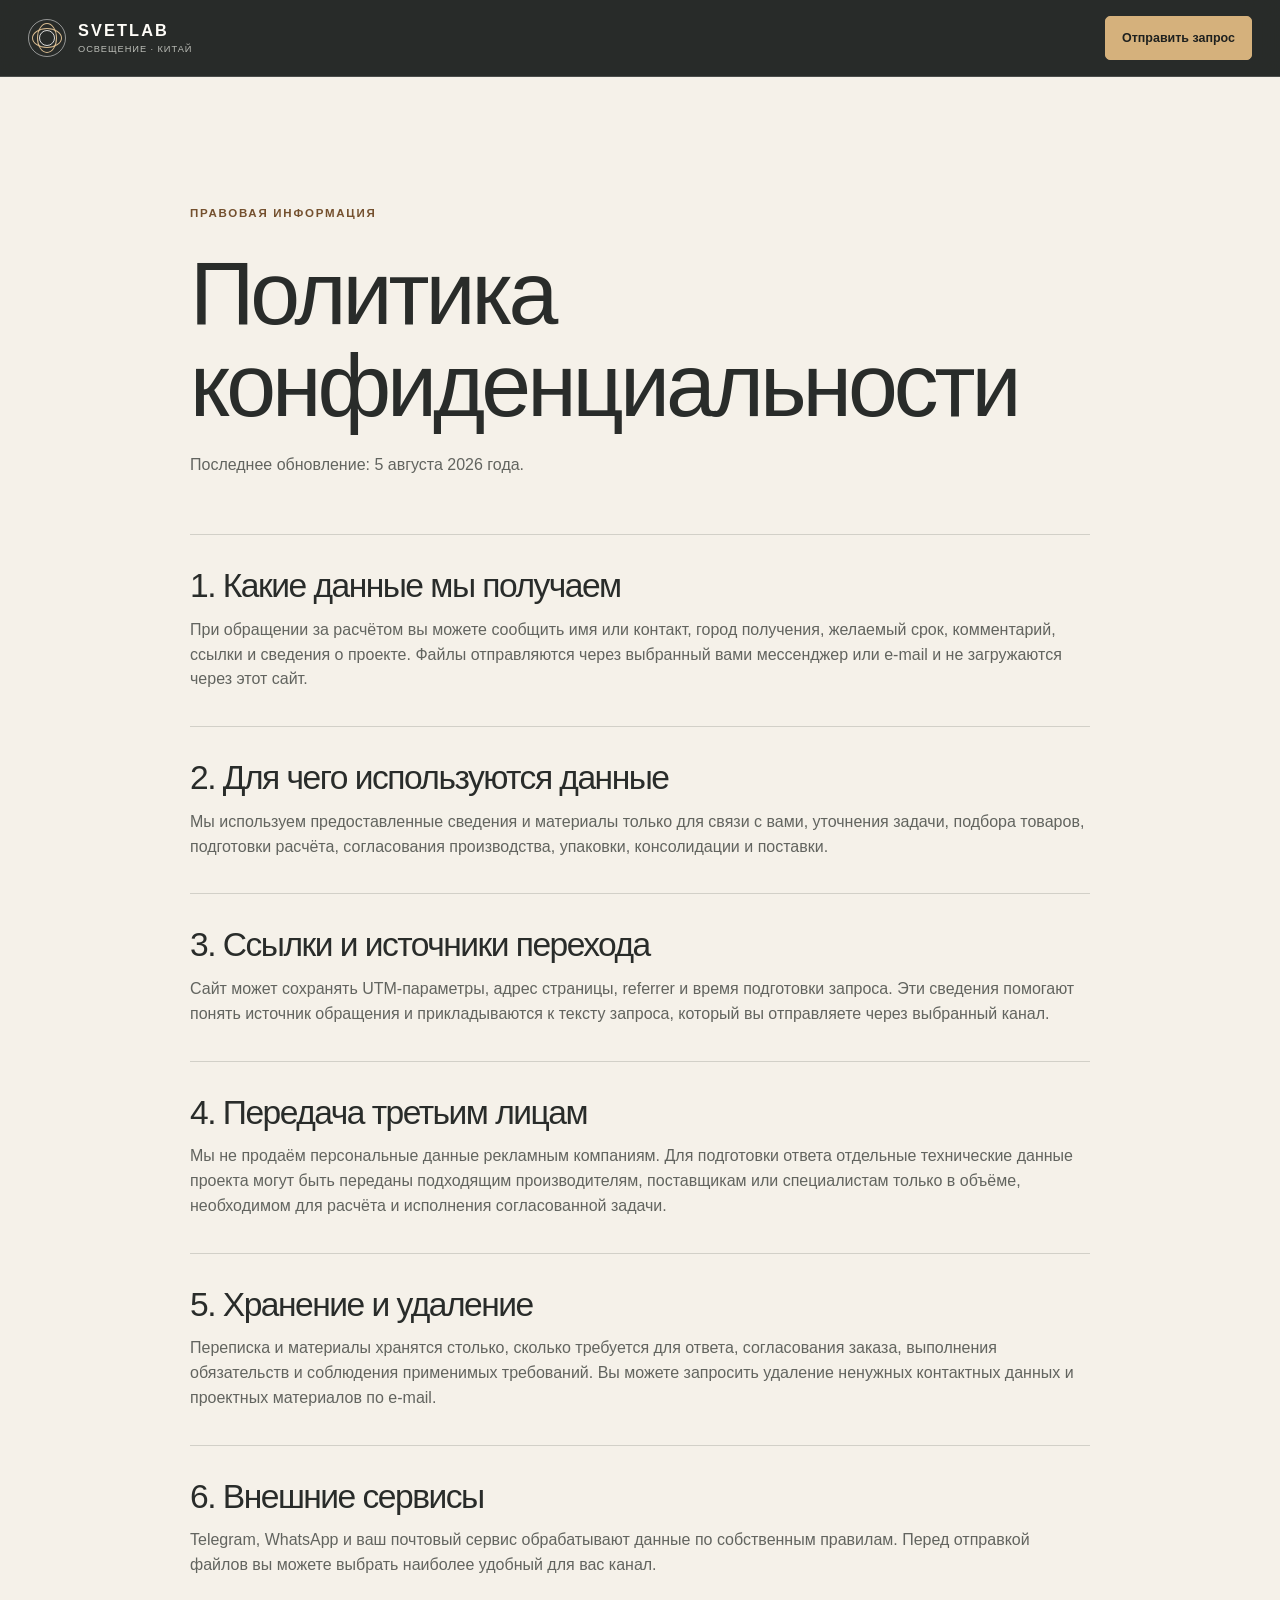
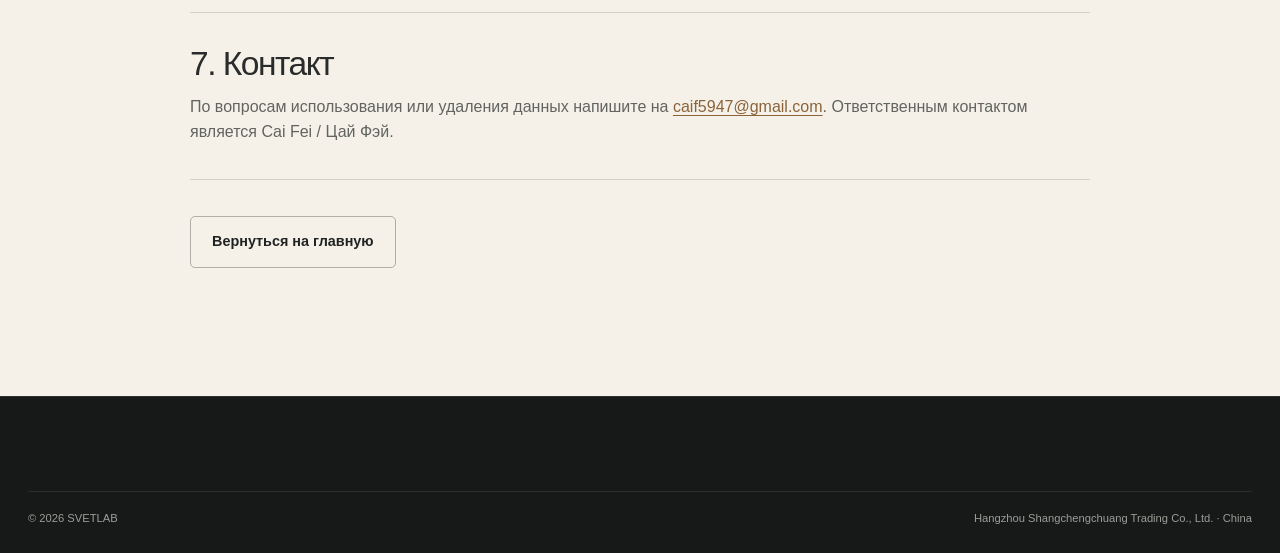
==== privacy/index.html @ fedc9975 "Deploy verified SVETLAB site" ====
<!DOCTYPE html>
<html lang="ru">
<head>
  <meta charset="utf-8">
  <meta name="viewport" content="width=device-width, initial-scale=1">
  <title>Политика конфиденциальности — SVETLAB</title>
  <meta name="description" content="Как SVETLAB использует контактные данные и проектные материалы, отправленные для подготовки ответа и расчёта.">
  <meta name="theme-color" content="#202321">
  <link rel="canonical" href="https://shangchengchuang.com/privacy/">
  <link rel="icon" href="../favicon.jpg" type="image/jpeg">
  <link rel="stylesheet" href="../styles.css?v=project-quotation-v2">
</head>
<body class="legal-page">
  <header class="site-header">
    <div class="header-shell shell">
      <a class="brand" href="../" aria-label="SVETLAB — главная страница"><span class="brand-mark" aria-hidden="true"><i></i></span><span class="brand-copy"><strong>SVETLAB</strong><small>ОСВЕЩЕНИЕ · КИТАЙ</small></span></a>
      <a class="button button-small button-primary" href="../#contact">Отправить запрос</a>
    </div>
  </header>

  <main class="legal-main">
    <article class="shell legal-content">
      <p class="eyebrow dark">Правовая информация</p>
      <h1>Политика конфиденциальности</h1>
      <p class="legal-updated">Последнее обновление: 5 августа 2026 года.</p>

      <section><h2>1. Какие данные мы получаем</h2><p>При обращении за расчётом вы можете сообщить имя или контакт, город получения, желаемый срок, комментарий, ссылки и сведения о проекте. Файлы отправляются через выбранный вами мессенджер или e-mail и не загружаются через этот сайт.</p></section>
      <section><h2>2. Для чего используются данные</h2><p>Мы используем предоставленные сведения и материалы только для связи с вами, уточнения задачи, подбора товаров, подготовки расчёта, согласования производства, упаковки, консолидации и поставки.</p></section>
      <section><h2>3. Ссылки и источники перехода</h2><p>Сайт может сохранять UTM-параметры, адрес страницы, referrer и время подготовки запроса. Эти сведения помогают понять источник обращения и прикладываются к тексту запроса, который вы отправляете через выбранный канал.</p></section>
      <section><h2>4. Передача третьим лицам</h2><p>Мы не продаём персональные данные рекламным компаниям. Для подготовки ответа отдельные технические данные проекта могут быть переданы подходящим производителям, поставщикам или специалистам только в объёме, необходимом для расчёта и исполнения согласованной задачи.</p></section>
      <section><h2>5. Хранение и удаление</h2><p>Переписка и материалы хранятся столько, сколько требуется для ответа, согласования заказа, выполнения обязательств и соблюдения применимых требований. Вы можете запросить удаление ненужных контактных данных и проектных материалов по e-mail.</p></section>
      <section><h2>6. Внешние сервисы</h2><p>Telegram, WhatsApp и ваш почтовый сервис обрабатывают данные по собственным правилам. Перед отправкой файлов вы можете выбрать наиболее удобный для вас канал.</p></section>
      <section><h2>7. Контакт</h2><p>По вопросам использования или удаления данных напишите на <a href="mailto:caif5947@gmail.com">caif5947@gmail.com</a>. Ответственным контактом является Cai Fei / Цай Фэй.</p></section>

      <a class="button button-secondary legal-back" href="../">Вернуться на главную</a>
    </article>
  </main>

  <footer class="site-footer"><div class="shell footer-bottom"><span>© 2026 SVETLAB</span><span>Hangzhou Shangchengchuang Trading Co., Ltd. · China</span></div></footer>
</body>
</html>
---- styles.css ----
:root {
  --ink: #202321;
  --ink-soft: #2b2f2c;
  --paper: #f5f1e9;
  --paper-warm: #ebe3d7;
  --white: #fffdf8;
  --text: #292c2a;
  --muted: #62645f;
  --muted-light: #bbbdb7;
  --line: rgba(37, 42, 39, 0.17);
  --line-light: rgba(255, 255, 255, 0.16);
  --accent: #b48a55;
  --accent-dark: #8a633b;
  --shell: 1240px;
  --radius: 10px;
  --header-height: 76px;
}

* {
  box-sizing: border-box;
}

html {
  scroll-behavior: smooth;
  scroll-padding-top: calc(var(--header-height) + 22px);
}

body {
  margin: 0;
  overflow-x: clip;
  color: var(--text);
  background: var(--paper);
  font-family: Arial, "Helvetica Neue", Helvetica, sans-serif;
  font-size: 16px;
  line-height: 1.55;
  -webkit-font-smoothing: antialiased;
  text-rendering: optimizeLegibility;
}

body.is-locked {
  overflow: hidden;
}

img {
  display: block;
  max-width: 100%;
}

a {
  color: inherit;
  text-decoration: none;
}

button,
input,
select,
textarea {
  color: inherit;
  font: inherit;
}

button,
a,
select,
input,
textarea {
  -webkit-tap-highlight-color: transparent;
}

button {
  border: 0;
  background: none;
}

h1,
h2,
h3,
p,
figure,
dl,
dd,
ol,
ul {
  margin: 0;
}

ol,
ul {
  padding: 0;
}

h1,
h2,
h3 {
  font-weight: 500;
  letter-spacing: -0.045em;
  line-height: 1.03;
}

h1 {
  max-width: 760px;
  font-size: clamp(3rem, 5vw, 4.75rem);
}

h2 {
  font-size: clamp(2.4rem, 4.6vw, 4.6rem);
}

h3 {
  font-size: 1.25rem;
}

.shell {
  width: min(calc(100% - 56px), var(--shell));
  margin-inline: auto;
}

.section {
  padding: clamp(86px, 10vw, 148px) 0;
}

.section-dark {
  color: var(--white);
  background: var(--ink);
}

.eyebrow {
  margin-bottom: 24px;
  color: #d9bc91;
  font-size: 0.72rem;
  font-weight: 700;
  letter-spacing: 0.15em;
  text-transform: uppercase;
}

.eyebrow.dark {
  color: #74502e;
}

.skip-link {
  position: fixed;
  z-index: 1000;
  top: 10px;
  left: 10px;
  padding: 11px 16px;
  color: var(--ink);
  background: var(--white);
  transform: translateY(-160%);
  transition: transform 180ms ease;
}

.skip-link:focus {
  transform: translateY(0);
}

:focus-visible {
  outline: 3px solid #d8b27d;
  outline-offset: 3px;
}

.site-header {
  position: sticky;
  z-index: 100;
  top: 0;
  color: var(--white);
  background: rgba(32, 35, 33, 0.96);
  border-bottom: 1px solid var(--line-light);
  backdrop-filter: blur(18px);
}

.header-shell {
  display: flex;
  min-height: var(--header-height);
  align-items: center;
  justify-content: space-between;
  gap: 28px;
}

.brand {
  display: inline-flex;
  min-height: 48px;
  align-items: center;
  gap: 12px;
  flex: 0 0 auto;
}

.brand-mark {
  position: relative;
  display: block;
  width: 38px;
  height: 38px;
  border: 1px solid rgba(255, 255, 255, 0.5);
  border-radius: 50%;
}

.brand-mark::before,
.brand-mark::after,
.brand-mark i::before {
  position: absolute;
  content: "";
  border: 1px solid #d9bc91;
  border-radius: 50%;
}

.brand-mark::before {
  inset: 8px 3px;
}

.brand-mark::after {
  inset: 3px 8px;
}

.brand-mark i::before {
  inset: 10px;
  border-color: rgba(255, 255, 255, 0.82);
}

.brand-copy {
  display: grid;
  line-height: 1;
}

.brand-copy strong {
  font-size: 1.02rem;
  letter-spacing: 0.13em;
}

.brand-copy small {
  margin-top: 6px;
  color: var(--muted-light);
  font-size: 0.58rem;
  letter-spacing: 0.1em;
}

.desktop-nav {
  display: flex;
  align-items: center;
  justify-content: center;
  gap: 23px;
  flex: 1 1 auto;
}

.desktop-nav a {
  position: relative;
  padding: 26px 0;
  color: #e7e4dd;
  font-size: 0.82rem;
  white-space: nowrap;
}

.desktop-nav a::after {
  position: absolute;
  right: 0;
  bottom: 20px;
  left: 0;
  height: 1px;
  background: #d9bc91;
  content: "";
  transform: scaleX(0);
  transform-origin: left;
  transition: transform 180ms ease;
}

.desktop-nav a:hover::after,
.desktop-nav a:focus-visible::after {
  transform: scaleX(1);
}

.header-actions {
  display: flex;
  align-items: center;
  gap: 10px;
}

.header-telegram {
  display: grid;
  width: 44px;
  height: 44px;
  place-items: center;
  color: #e9d2ae;
  border: 1px solid var(--line-light);
  border-radius: 50%;
  font-size: 0.72rem;
  font-weight: 700;
  transition: background 180ms ease, color 180ms ease;
}

.header-telegram:hover {
  color: var(--ink);
  background: #e9d2ae;
}

.button {
  display: inline-flex;
  min-height: 52px;
  align-items: center;
  justify-content: center;
  gap: 12px;
  padding: 13px 21px;
  border: 1px solid transparent;
  border-radius: 5px;
  cursor: pointer;
  font-size: 0.9rem;
  font-weight: 700;
  line-height: 1.2;
  text-align: center;
  transition: color 180ms ease, background 180ms ease, border-color 180ms ease, transform 180ms ease;
}

.button:hover {
  transform: translateY(-2px);
}

.button-small {
  min-height: 44px;
  padding: 10px 16px;
  font-size: 0.78rem;
}

.button-primary {
  color: #1f211f;
  background: #d5b17c;
  border-color: #d5b17c;
}

.button-primary:hover {
  background: #e0c08f;
  border-color: #e0c08f;
}

.button-secondary {
  color: var(--ink);
  background: transparent;
  border-color: rgba(32, 35, 33, 0.32);
}

.button-secondary:hover {
  color: var(--white);
  background: var(--ink);
  border-color: var(--ink);
}

.button-outline {
  color: var(--white);
  background: transparent;
  border-color: rgba(255, 255, 255, 0.34);
}

.button-outline:hover {
  color: var(--ink);
  background: var(--white);
  border-color: var(--white);
}

.menu-button {
  display: none;
  width: 48px;
  height: 48px;
  place-items: center;
  cursor: pointer;
}

.menu-button span {
  position: absolute;
  width: 24px;
  height: 1px;
  background: currentColor;
  transition: transform 180ms ease;
}

.menu-button span:first-child {
  transform: translateY(-4px);
}

.menu-button span:last-child {
  transform: translateY(4px);
}

.menu-button[aria-expanded="true"] span:first-child {
  transform: rotate(45deg);
}

.menu-button[aria-expanded="true"] span:last-child {
  transform: rotate(-45deg);
}

.mobile-menu {
  border-top: 1px solid var(--line-light);
  background: var(--ink);
}

.mobile-menu[hidden] {
  display: none;
}

.mobile-menu nav {
  display: grid;
  padding-block: 18px 26px;
}

.mobile-menu nav > a:not(.button) {
  display: flex;
  min-height: 50px;
  align-items: center;
  border-bottom: 1px solid rgba(255, 255, 255, 0.1);
}

.mobile-menu .button {
  margin-top: 18px;
}

.hero {
  position: relative;
  overflow: hidden;
  background: var(--paper);
}

.hero-grid {
  display: grid;
  min-height: min(810px, calc(100vh - var(--header-height)));
  grid-template-columns: minmax(0, 0.92fr) minmax(0, 1.08fr);
  align-items: stretch;
  gap: clamp(38px, 6vw, 82px);
}

.hero-copy {
  display: flex;
  align-self: center;
  flex-direction: column;
  padding: 92px 0 96px;
}

.hero-copy .eyebrow {
  color: var(--accent-dark);
}

.hero-lead {
  max-width: 650px;
  margin-top: 32px;
  color: #555a56;
  font-size: clamp(1.05rem, 1.5vw, 1.25rem);
}

.hero-actions {
  display: flex;
  flex-wrap: wrap;
  gap: 12px;
  margin-top: 38px;
}

.hero-note {
  max-width: 620px;
  margin-top: 24px;
  padding-left: 18px;
  color: var(--muted);
  border-left: 2px solid var(--accent);
  font-size: 0.88rem;
}

.hero-visual {
  position: relative;
  min-height: 100%;
  margin-right: calc((100vw - min(100vw - 56px, var(--shell))) / -2);
  overflow: hidden;
  background: #83776b;
}

.hero-visual picture,
.hero-visual img {
  width: 100%;
  height: 100%;
}

.hero-visual img {
  object-fit: cover;
  object-position: center 45%;
}

.hero-visual::after {
  position: absolute;
  inset: 0;
  background: linear-gradient(90deg, rgba(32, 35, 33, 0.1), transparent 35%, transparent 70%, rgba(32, 35, 33, 0.12));
  content: "";
  pointer-events: none;
}

.hero-visual figcaption {
  position: absolute;
  z-index: 1;
  right: 30px;
  bottom: 26px;
  left: 30px;
  display: flex;
  align-items: end;
  justify-content: space-between;
  gap: 20px;
  color: var(--white);
  font-size: 0.72rem;
  letter-spacing: 0.08em;
  text-shadow: 0 2px 18px rgba(0, 0, 0, 0.55);
  text-transform: uppercase;
}

.proof-strip {
  color: var(--white);
  background: var(--ink);
}

.proof-grid {
  display: grid;
  grid-template-columns: repeat(4, 1fr);
}

.proof-grid p {
  display: flex;
  min-height: 104px;
  align-items: center;
  gap: 16px;
  padding: 22px 26px;
  border-left: 1px solid var(--line-light);
  font-size: 0.87rem;
}

.proof-grid p:last-child {
  border-right: 1px solid var(--line-light);
}

.proof-grid span,
.audience-grid span,
.service-grid span,
.product-number,
.input-card > span {
  color: var(--accent);
  font-size: 0.68rem;
  font-weight: 700;
  letter-spacing: 0.08em;
}

.audience-grid span,
.input-card > span {
  color: #74502e;
}

.split-heading {
  display: grid;
  grid-template-columns: minmax(0, 1.3fr) minmax(260px, 0.7fr);
  align-items: end;
  gap: 80px;
}

.split-heading > p {
  max-width: 480px;
  padding-bottom: 8px;
  color: var(--muted);
  font-size: 1.05rem;
}

.light-heading > p {
  color: var(--muted-light);
}

.audience {
  background: var(--white);
}

.audience-grid {
  display: grid;
  margin-top: 64px;
  grid-template-columns: repeat(4, 1fr);
  border-top: 1px solid var(--line);
  border-bottom: 1px solid var(--line);
}

.audience-grid article {
  min-height: 168px;
  padding: 26px 24px;
  border-left: 1px solid var(--line);
}

.audience-grid article:last-child {
  border-right: 1px solid var(--line);
}

.audience-grid h3 {
  margin-top: 52px;
  font-size: 1.15rem;
}

.services {
  border-top: 1px solid var(--line-light);
}

.service-grid {
  display: grid;
  margin-top: 70px;
  grid-template-columns: repeat(4, 1fr);
  border-top: 1px solid var(--line-light);
}

.service-grid article {
  min-height: 360px;
  padding: 28px 24px 36px;
  border-left: 1px solid var(--line-light);
}

.service-grid article:last-child {
  border-right: 1px solid var(--line-light);
}

.service-grid h3 {
  margin-top: 72px;
  font-size: 1.5rem;
}

.service-grid p {
  margin-top: 24px;
  color: #b9bbb5;
  font-size: 0.93rem;
}

.products {
  background: var(--paper);
}

.product-grid {
  display: grid;
  margin-top: 66px;
  grid-template-columns: repeat(2, minmax(0, 1fr));
  gap: 18px;
}

.product-card {
  position: relative;
  min-height: 460px;
  overflow: hidden;
  color: var(--white);
  background: #5b5a55;
  border-radius: var(--radius);
}

.product-card picture,
.product-card img {
  width: 100%;
  height: 100%;
}

.product-card img {
  position: absolute;
  inset: 0;
  object-fit: cover;
  transition: transform 220ms ease;
}

.product-card::after {
  position: absolute;
  inset: 0;
  background: linear-gradient(180deg, rgba(18, 20, 19, 0.05) 30%, rgba(18, 20, 19, 0.86) 100%);
  content: "";
}

.product-card:hover img {
  transform: scale(1.025);
}

.product-card .product-number {
  position: absolute;
  z-index: 1;
  top: 26px;
  left: 28px;
  color: #f1ddbd;
}

.product-card > div {
  position: absolute;
  z-index: 1;
  right: 28px;
  bottom: 28px;
  left: 28px;
}

.product-card h3 {
  max-width: 560px;
  font-size: clamp(1.7rem, 3vw, 2.65rem);
}

.product-card p {
  margin-top: 12px;
  color: #e4e1da;
}

.electrical-note {
  display: grid;
  margin-top: 24px;
  padding: 34px 0;
  grid-template-columns: 0.8fr 1.2fr auto;
  align-items: center;
  gap: 38px;
  border-top: 1px solid var(--line);
  border-bottom: 1px solid var(--line);
}

.electrical-note span {
  color: var(--accent-dark);
  font-size: 0.68rem;
  font-weight: 700;
  letter-spacing: 0.08em;
  text-transform: uppercase;
}

.electrical-note h3 {
  margin-top: 8px;
  font-size: 1.5rem;
}

.electrical-note p {
  color: var(--muted);
}

.electrical-note > a {
  display: inline-flex;
  min-height: 44px;
  align-items: center;
  gap: 10px;
  font-weight: 700;
}

.project-quotation {
  background: var(--paper-warm);
}

.quotation-heading {
  display: grid;
  grid-template-columns: 1fr 1fr;
  column-gap: 70px;
}

.quotation-heading .eyebrow {
  grid-column: 1 / -1;
}

.quotation-heading > p:last-child {
  max-width: 520px;
  align-self: end;
  padding-bottom: 8px;
  color: #64645f;
  font-size: 1.05rem;
}

.quotation-layout {
  margin-top: 70px;
}

.input-grid {
  display: grid;
  grid-template-columns: repeat(3, minmax(0, 1fr));
  gap: 16px;
}

.input-card {
  padding-bottom: 28px;
  border-bottom: 1px solid rgba(43, 45, 42, 0.25);
}

.input-card picture {
  display: block;
  margin-bottom: 24px;
  overflow: hidden;
  border: 1px solid rgba(43, 45, 42, 0.12);
  border-radius: var(--radius);
}

.input-card img {
  width: 100%;
  aspect-ratio: 3 / 2;
  object-fit: cover;
}

.input-card h3 {
  margin-top: 15px;
  font-size: 1.5rem;
}

.input-card p {
  margin-top: 14px;
  color: #5f615c;
}

.result-card {
  display: grid;
  margin-top: 28px;
  padding: clamp(34px, 5vw, 68px);
  color: var(--white);
  background: var(--ink);
  grid-template-columns: minmax(220px, 0.65fr) minmax(320px, 1fr);
  column-gap: 70px;
  border-radius: var(--radius);
}

.result-card .eyebrow,
.result-card h3 {
  grid-column: 1;
}

.result-card h3 {
  max-width: 320px;
  font-size: clamp(2.1rem, 4vw, 3.8rem);
}

.result-card ul,
.result-card .result-note,
.result-card .result-actions {
  grid-column: 2;
}

.result-card ul {
  display: grid;
  list-style: none;
  gap: 0;
}

.result-card li {
  position: relative;
  padding: 14px 0 14px 28px;
  border-bottom: 1px solid var(--line-light);
}

.result-card li::before {
  position: absolute;
  top: 19px;
  left: 2px;
  width: 8px;
  height: 8px;
  background: #d7b984;
  border-radius: 50%;
  content: "";
}

.result-note {
  margin-top: 26px;
  color: #bfc0bb;
  font-size: 0.9rem;
}

.result-actions {
  display: flex;
  flex-wrap: wrap;
  align-items: center;
  gap: 24px;
  margin-top: 28px;
}

.text-link {
  display: inline-flex;
  min-height: 44px;
  align-items: center;
  gap: 10px;
  color: #ead3af;
  font-weight: 700;
}

.media-layout {
  display: grid;
  grid-template-columns: minmax(0, 1fr) minmax(0, 0.9fr);
  align-items: center;
  gap: clamp(46px, 8vw, 110px);
}

.media-layout-reverse figure {
  order: 2;
}

.media-layout figure {
  overflow: hidden;
  border-radius: var(--radius);
}

.media-layout figure picture,
.media-layout figure img {
  width: 100%;
}

.media-layout figure img {
  aspect-ratio: 4 / 3;
  object-fit: cover;
}

.media-layout figcaption {
  padding: 13px 2px 0;
  color: var(--muted-light);
  font-size: 0.75rem;
}

.supply .media-layout figcaption {
  color: var(--muted);
}

.media-copy .section-lead {
  margin-top: 28px;
  color: var(--muted-light);
  font-size: 1.05rem;
}

.supply .media-copy .section-lead {
  color: var(--muted);
}

.step-list {
  margin-top: 40px;
  list-style: none;
  border-top: 1px solid var(--line-light);
}

.step-list li {
  display: grid;
  padding: 19px 0;
  grid-template-columns: 46px 1fr;
  gap: 12px;
  border-bottom: 1px solid var(--line-light);
}

.step-list li > span {
  color: var(--accent);
  font-size: 0.7rem;
  font-weight: 700;
}

.step-list h3 {
  font-size: 1.05rem;
  letter-spacing: -0.02em;
}

.step-list p {
  margin-top: 6px;
  color: var(--muted-light);
  font-size: 0.88rem;
}

.supply {
  background: var(--white);
}

.check-list {
  margin-top: 38px;
  list-style: none;
  border-top: 1px solid var(--line);
}

.check-list li {
  position: relative;
  padding: 17px 0 17px 32px;
  border-bottom: 1px solid var(--line);
}

.check-list li::before {
  position: absolute;
  top: 19px;
  left: 2px;
  color: var(--accent-dark);
  content: "✓";
  font-weight: 700;
}

.legal-note {
  margin-top: 28px;
  color: var(--muted);
  font-size: 0.84rem;
}

.process-list {
  display: grid;
  margin-top: 70px;
  grid-template-columns: repeat(5, minmax(0, 1fr));
  list-style: none;
  border-top: 1px solid var(--line-light);
}

.process-list li {
  min-height: 330px;
  padding: 27px 22px 34px;
  border-left: 1px solid var(--line-light);
}

.process-list li:last-child {
  border-right: 1px solid var(--line-light);
}

.process-list > li > span {
  color: var(--accent);
  font-size: 0.72rem;
  font-weight: 700;
}

.process-list div {
  margin-top: 70px;
}

.process-list h3 {
  font-size: 1.3rem;
}

.process-list p {
  margin-top: 18px;
  color: var(--muted-light);
  font-size: 0.88rem;
}

.responsibility {
  background: var(--paper-warm);
}

.responsibility-card {
  display: grid;
  padding: clamp(38px, 6vw, 78px);
  grid-template-columns: 1fr 0.9fr;
  gap: 70px;
  background: var(--white);
  border: 1px solid rgba(43, 45, 42, 0.12);
  border-radius: var(--radius);
}

.responsibility-card > div:last-child > p:first-child {
  font-size: 1.18rem;
}

.faq {
  background: var(--white);
}

.faq-layout {
  display: grid;
  grid-template-columns: 0.38fr 0.62fr;
  gap: 88px;
}

.faq-heading {
  align-self: start;
  position: sticky;
  top: calc(var(--header-height) + 38px);
}

.faq-heading p:last-child {
  max-width: 350px;
  margin-top: 24px;
  color: var(--muted);
}

.faq-list {
  border-top: 1px solid var(--line);
}

.faq-list article {
  border-bottom: 1px solid var(--line);
}

.faq-list h3 {
  font-size: 1rem;
  letter-spacing: 0;
}

.faq-button {
  display: grid;
  width: 100%;
  min-height: 76px;
  padding: 18px 0;
  grid-template-columns: 1fr 34px;
  align-items: center;
  gap: 20px;
  cursor: pointer;
  font-weight: 700;
  text-align: left;
}

.faq-button span {
  display: grid;
  width: 30px;
  height: 30px;
  place-items: center;
  color: var(--accent-dark);
  border: 1px solid var(--line);
  border-radius: 50%;
  font-size: 1.2rem;
  font-weight: 400;
  transition: transform 180ms ease;
}

.faq-button[aria-expanded="true"] span {
  transform: rotate(45deg);
}

.faq-answer {
  padding: 0 52px 25px 0;
  color: var(--muted);
}

.faq-answer[hidden] {
  display: none;
}

.contact {
  border-top: 1px solid var(--line-light);
}

.contact-layout {
  display: grid;
  grid-template-columns: minmax(0, 1.15fr) minmax(340px, 0.65fr);
  align-items: start;
  gap: 90px;
}

.contact-copy > p:not(.eyebrow) {
  max-width: 680px;
  margin-top: 28px;
  color: var(--muted-light);
  font-size: 1.08rem;
}

.contact-actions {
  display: flex;
  flex-wrap: wrap;
  gap: 11px;
  margin-top: 36px;
}

.email-link {
  display: inline-flex;
  min-height: 48px;
  align-items: center;
  gap: 10px;
  margin-top: 24px;
  color: #e2c391;
  font-weight: 700;
}

.contact-card {
  padding: 30px;
  background: rgba(255, 255, 255, 0.055);
  border: 1px solid var(--line-light);
  border-radius: var(--radius);
}

.contact-person {
  display: flex;
  align-items: center;
  gap: 16px;
  padding-bottom: 26px;
  border-bottom: 1px solid var(--line-light);
}

.contact-person > span {
  display: grid;
  width: 52px;
  height: 52px;
  place-items: center;
  color: var(--ink);
  background: #d5b17c;
  border-radius: 50%;
  font-weight: 700;
}

.contact-person strong {
  display: block;
}

.contact-person p {
  margin-top: 3px;
  color: var(--muted-light);
  font-size: 0.82rem;
}

.contact-card dl > div {
  display: grid;
  padding: 15px 0;
  grid-template-columns: 86px 1fr;
  gap: 14px;
  border-bottom: 1px solid var(--line-light);
}

.contact-card dt {
  color: var(--muted-light);
  font-size: 0.78rem;
}

.contact-card dd {
  font-size: 0.9rem;
}

.contact-card dd a {
  color: #e8c995;
}

.copy-button {
  display: block;
  min-height: 34px;
  margin-top: 7px;
  padding: 3px 0;
  color: #e8c995;
  cursor: pointer;
  font-size: 0.76rem;
  text-decoration: underline;
  text-underline-offset: 3px;
}

.availability {
  margin-top: 22px;
  color: var(--muted-light);
  font-size: 0.83rem;
}

.site-footer {
  padding: 52px 0 26px;
  color: #d8d7d1;
  background: #171918;
  border-top: 1px solid rgba(255, 255, 255, 0.1);
}

.footer-main {
  display: grid;
  grid-template-columns: 1fr 1fr auto;
  align-items: start;
  gap: 50px;
}

.brand-footer .brand-mark {
  width: 34px;
  height: 34px;
}

.footer-main > div p,
.footer-main nav a {
  color: #9fa19c;
  font-size: 0.78rem;
}

.footer-main > div p + p {
  margin-top: 8px;
}

.footer-main nav {
  display: grid;
  gap: 8px;
  text-align: right;
}

.footer-main nav a {
  min-height: 28px;
}

.footer-bottom {
  display: flex;
  margin-top: 42px;
  padding-top: 18px;
  align-items: center;
  justify-content: space-between;
  color: #9a9d97;
  border-top: 1px solid rgba(255, 255, 255, 0.09);
  font-size: 0.7rem;
}

.mobile-fixed-cta {
  display: none;
}

.modal {
  position: fixed;
  z-index: 500;
  inset: 0;
  display: grid;
  padding: 24px;
  place-items: center;
}

.modal[hidden] {
  display: none;
}

.modal-backdrop {
  position: absolute;
  inset: 0;
  background: rgba(18, 20, 19, 0.76);
  backdrop-filter: blur(8px);
}

.modal-panel {
  position: relative;
  z-index: 1;
  width: min(760px, 100%);
  max-height: calc(100dvh - 48px);
  padding: clamp(28px, 5vw, 48px);
  overflow-y: auto;
  color: var(--text);
  background: var(--white);
  border-radius: var(--radius);
  box-shadow: 0 24px 80px rgba(0, 0, 0, 0.28);
}

.modal-close {
  position: absolute;
  top: 16px;
  right: 16px;
  display: grid;
  width: 44px;
  height: 44px;
  place-items: center;
  color: var(--ink);
  border: 1px solid var(--line);
  border-radius: 50%;
  cursor: pointer;
  font-size: 1.5rem;
}

.modal-panel h2 {
  max-width: 560px;
  padding-right: 44px;
  font-size: clamp(2rem, 5vw, 3.4rem);
}

.modal-lead {
  max-width: 600px;
  margin-top: 18px;
  color: var(--muted);
}

#request-form {
  margin-top: 30px;
}

.form-grid {
  display: grid;
  grid-template-columns: repeat(2, minmax(0, 1fr));
  gap: 18px;
}

.field {
  display: grid;
  gap: 7px;
}

.field-wide {
  grid-column: 1 / -1;
}

.field > span {
  font-size: 0.78rem;
  font-weight: 700;
}

.field input,
.field select,
.field textarea {
  width: 100%;
  min-height: 48px;
  padding: 11px 13px;
  color: var(--text);
  background: #fbfaf7;
  border: 1px solid rgba(36, 40, 37, 0.22);
  border-radius: 4px;
}

.field textarea {
  min-height: 92px;
  resize: vertical;
}

.field input[aria-invalid="true"],
.field select[aria-invalid="true"] {
  border-color: #9d3f36;
}

.field-error {
  min-height: 1em;
  color: #8e342d;
  font-size: 0.72rem;
}

.consent {
  display: grid;
  margin-top: 20px;
  grid-template-columns: 20px 1fr;
  align-items: start;
  gap: 10px;
  color: var(--muted);
  font-size: 0.78rem;
}

.consent input {
  width: 18px;
  height: 18px;
  margin: 1px 0 0;
}

.consent a {
  color: var(--accent-dark);
  text-decoration: underline;
  text-underline-offset: 2px;
}

.form-error {
  margin-top: 16px;
  padding: 10px 12px;
  color: #7e2f28;
  background: #f6e7e4;
  border: 1px solid #deb5ae;
  font-size: 0.82rem;
}

.button-submit {
  width: 100%;
  margin-top: 20px;
}

.button-submit[disabled] {
  cursor: wait;
  opacity: 0.65;
}

.modal-channels {
  display: flex;
  flex-wrap: wrap;
  gap: 16px;
  margin-top: 20px;
  padding-top: 18px;
  border-top: 1px solid var(--line);
}

.modal-channels a {
  display: inline-flex;
  min-height: 44px;
  align-items: center;
  color: var(--accent-dark);
  font-size: 0.82rem;
  font-weight: 700;
}

.toast {
  position: fixed;
  z-index: 700;
  right: 20px;
  bottom: 20px;
  max-width: min(420px, calc(100% - 40px));
  padding: 14px 18px;
  color: var(--white);
  background: var(--ink);
  border: 1px solid rgba(255, 255, 255, 0.18);
  border-radius: 5px;
  box-shadow: 0 16px 44px rgba(0, 0, 0, 0.2);
  font-size: 0.85rem;
}

.toast[hidden] {
  display: none;
}

.legal-page {
  padding-bottom: 0;
  background: var(--paper);
}

.legal-main {
  padding: clamp(72px, 10vw, 132px) 0;
}

.legal-content {
  max-width: 900px;
}

.legal-content > h1 {
  max-width: 820px;
  font-size: clamp(3rem, 7vw, 5.6rem);
}

.legal-updated {
  margin-top: 22px;
  color: var(--muted);
}

.legal-content section {
  padding: 34px 0;
  border-bottom: 1px solid var(--line);
}

.legal-content section:first-of-type {
  margin-top: 56px;
  border-top: 1px solid var(--line);
}

.legal-content section h2 {
  font-size: clamp(1.45rem, 3vw, 2.1rem);
}

.legal-content section p {
  margin-top: 14px;
  color: var(--muted);
}

.legal-content section a {
  color: var(--accent-dark);
  text-decoration: underline;
  text-underline-offset: 3px;
}

.legal-back {
  margin-top: 36px;
}

@media (max-width: 1120px) {
  .desktop-nav {
    display: none;
  }

  .menu-button {
    position: relative;
    display: grid;
  }

  .service-grid {
    grid-template-columns: repeat(2, 1fr);
  }

  .service-grid article:nth-child(3) {
    border-top: 1px solid var(--line-light);
  }

  .service-grid article:nth-child(2) {
    border-right: 1px solid var(--line-light);
  }

  .service-grid article {
    min-height: 310px;
  }

  .process-list {
    grid-template-columns: repeat(3, 1fr);
  }

  .process-list li:nth-child(4),
  .process-list li:nth-child(5) {
    border-top: 1px solid var(--line-light);
  }

  .process-list li:nth-child(3) {
    border-right: 1px solid var(--line-light);
  }
}

@media (max-width: 900px) {
  .hero-grid {
    min-height: auto;
    grid-template-columns: 1fr;
    gap: 0;
  }

  .hero-copy {
    padding: 76px 0 58px;
  }

  .hero-visual {
    min-height: 520px;
    margin: 0 calc((100vw - min(100vw - 56px, var(--shell))) / -2);
  }

  .hero-visual img {
    object-position: center 42%;
  }

  .proof-grid {
    grid-template-columns: repeat(2, 1fr);
  }

  .proof-grid p:nth-child(3),
  .proof-grid p:nth-child(4) {
    border-top: 1px solid var(--line-light);
  }

  .proof-grid p:nth-child(2) {
    border-right: 1px solid var(--line-light);
  }

  .split-heading,
  .quotation-heading,
  .responsibility-card {
    grid-template-columns: 1fr;
    gap: 28px;
  }

  .split-heading > p,
  .quotation-heading > p:last-child {
    padding-bottom: 0;
  }

  .audience-grid {
    grid-template-columns: repeat(2, 1fr);
  }

  .audience-grid article:nth-child(3),
  .audience-grid article:nth-child(4) {
    border-top: 1px solid var(--line);
  }

  .audience-grid article:nth-child(2) {
    border-right: 1px solid var(--line);
  }

  .product-grid {
    grid-template-columns: 1fr;
  }

  .input-grid {
    grid-template-columns: 1fr;
  }

  .input-card {
    display: grid;
    grid-template-columns: 0.82fr 48px 1.18fr;
    align-items: start;
    column-gap: 20px;
  }

  .input-card picture {
    grid-row: 1 / 4;
    margin-bottom: 0;
  }

  .input-card h3,
  .input-card p {
    grid-column: 3;
  }

  .result-card {
    grid-template-columns: 1fr;
    gap: 30px;
  }

  .result-card .eyebrow,
  .result-card h3,
  .result-card ul,
  .result-card .result-note,
  .result-card .result-actions {
    grid-column: 1;
  }

  .media-layout {
    grid-template-columns: 1fr;
  }

  .media-layout-reverse figure {
    order: 0;
  }

  .media-copy {
    max-width: 760px;
  }

  .faq-layout {
    grid-template-columns: 1fr;
    gap: 50px;
  }

  .faq-heading {
    position: static;
  }

  .contact-layout {
    grid-template-columns: 1fr;
    gap: 54px;
  }

  .contact-card {
    max-width: 620px;
  }
}

@media (max-width: 720px) {
  :root {
    --header-height: 68px;
  }

  .shell {
    width: min(calc(100% - 32px), var(--shell));
  }

  .section {
    padding: 82px 0;
  }

  h1 {
    font-size: clamp(2.25rem, 10vw, 3.25rem);
  }

  h2 {
    font-size: clamp(2.15rem, 9vw, 3.2rem);
  }

  .brand-copy small {
    display: none;
  }

  .brand-mark {
    width: 34px;
    height: 34px;
  }

  .header-actions > .button,
  .header-telegram {
    display: none;
  }

  .hero-copy {
    padding: 66px 0 50px;
  }

  .hero-lead {
    margin-top: 24px;
    font-size: 1rem;
  }

  .hero-actions {
    display: grid;
    margin-top: 30px;
  }

  .hero-actions .button {
    width: 100%;
  }

  .hero-note {
    margin-top: 20px;
  }

  .hero-visual {
    min-height: 420px;
    margin-inline: -16px;
  }

  .hero-visual figcaption {
    right: 18px;
    bottom: 17px;
    left: 18px;
  }

  .proof-grid p {
    min-height: 114px;
    padding: 20px 15px;
    align-items: flex-start;
    flex-direction: column;
    gap: 8px;
  }

  .audience-grid article {
    min-height: 142px;
    padding: 20px 16px;
  }

  .audience-grid h3 {
    margin-top: 38px;
    font-size: 1rem;
  }

  .service-grid {
    grid-template-columns: 1fr;
  }

  .service-grid article,
  .service-grid article:nth-child(2),
  .service-grid article:nth-child(3) {
    min-height: 0;
    padding: 26px 0 32px;
    border-right: 0;
    border-left: 0;
    border-top: 0;
    border-bottom: 1px solid var(--line-light);
  }

  .service-grid h3 {
    margin-top: 34px;
  }

  .product-grid {
    grid-template-columns: 1fr;
  }

  .product-card {
    min-height: 430px;
  }

  .product-card > div {
    right: 20px;
    bottom: 22px;
    left: 20px;
  }

  .product-card .product-number {
    top: 20px;
    left: 20px;
  }

  .electrical-note {
    grid-template-columns: 1fr;
    gap: 18px;
  }

  .input-card {
    display: block;
  }

  .input-card picture {
    margin-bottom: 22px;
  }

  .input-card h3 {
    margin-top: 14px;
  }

  .result-card {
    padding: 30px 22px;
  }

  .result-actions {
    display: grid;
  }

  .result-actions .button,
  .result-actions .text-link {
    width: 100%;
  }

  .process-list {
    grid-template-columns: 1fr;
  }

  .process-list li,
  .process-list li:nth-child(3),
  .process-list li:nth-child(4),
  .process-list li:nth-child(5) {
    display: grid;
    min-height: 0;
    padding: 24px 0 28px;
    grid-template-columns: 44px 1fr;
    gap: 14px;
    border-right: 0;
    border-left: 0;
    border-top: 0;
    border-bottom: 1px solid var(--line-light);
  }

  .process-list div {
    margin-top: 0;
  }

  .responsibility-card {
    padding: 30px 22px;
  }

  .faq-button {
    min-height: 70px;
  }

  .contact-actions {
    display: grid;
  }

  .contact-actions .button {
    width: 100%;
  }

  .contact-card {
    padding: 24px 20px;
  }

  .contact-card dl > div {
    grid-template-columns: 74px 1fr;
  }

  .footer-main {
    grid-template-columns: 1fr;
    gap: 28px;
  }

  .footer-main nav {
    text-align: left;
  }

  .footer-bottom {
    align-items: flex-start;
    flex-direction: column;
    gap: 8px;
  }

  body {
    padding-bottom: calc(66px + env(safe-area-inset-bottom));
  }

  .mobile-fixed-cta {
    position: fixed;
    z-index: 90;
    right: 10px;
    bottom: calc(8px + env(safe-area-inset-bottom));
    left: 10px;
    display: flex;
    min-height: 50px;
    align-items: center;
    justify-content: center;
    color: var(--ink);
    background: #d5b17c;
    border: 1px solid rgba(32, 35, 33, 0.25);
    border-radius: 5px;
    box-shadow: 0 12px 35px rgba(0, 0, 0, 0.2);
    font-size: 0.9rem;
    font-weight: 700;
    transition: opacity 180ms ease, transform 180ms ease;
  }

  .mobile-fixed-cta.is-hidden {
    opacity: 0;
    pointer-events: none;
    transform: translateY(16px);
  }

  .modal {
    padding: 0;
    place-items: end center;
  }

  .modal-panel {
    width: 100%;
    max-height: 100dvh;
    padding: 28px 18px calc(28px + env(safe-area-inset-bottom));
    border-radius: 12px 12px 0 0;
  }

  .form-grid {
    grid-template-columns: 1fr;
  }

  .field-wide {
    grid-column: auto;
  }

  .toast {
    right: 10px;
    bottom: calc(70px + env(safe-area-inset-bottom));
    left: 10px;
    max-width: none;
  }
}

@media (max-width: 390px) {
  h1 {
    font-size: 2.15rem;
  }

  .hero-visual {
    min-height: 360px;
  }

  .product-card {
    min-height: 390px;
  }

  .proof-grid p {
    font-size: 0.78rem;
  }
}

@media (prefers-reduced-motion: reduce) {
  html {
    scroll-behavior: auto;
  }

  *,
  *::before,
  *::after {
    scroll-behavior: auto !important;
    transition-duration: 0.01ms !important;
    animation-duration: 0.01ms !important;
    animation-iteration-count: 1 !important;
  }
}
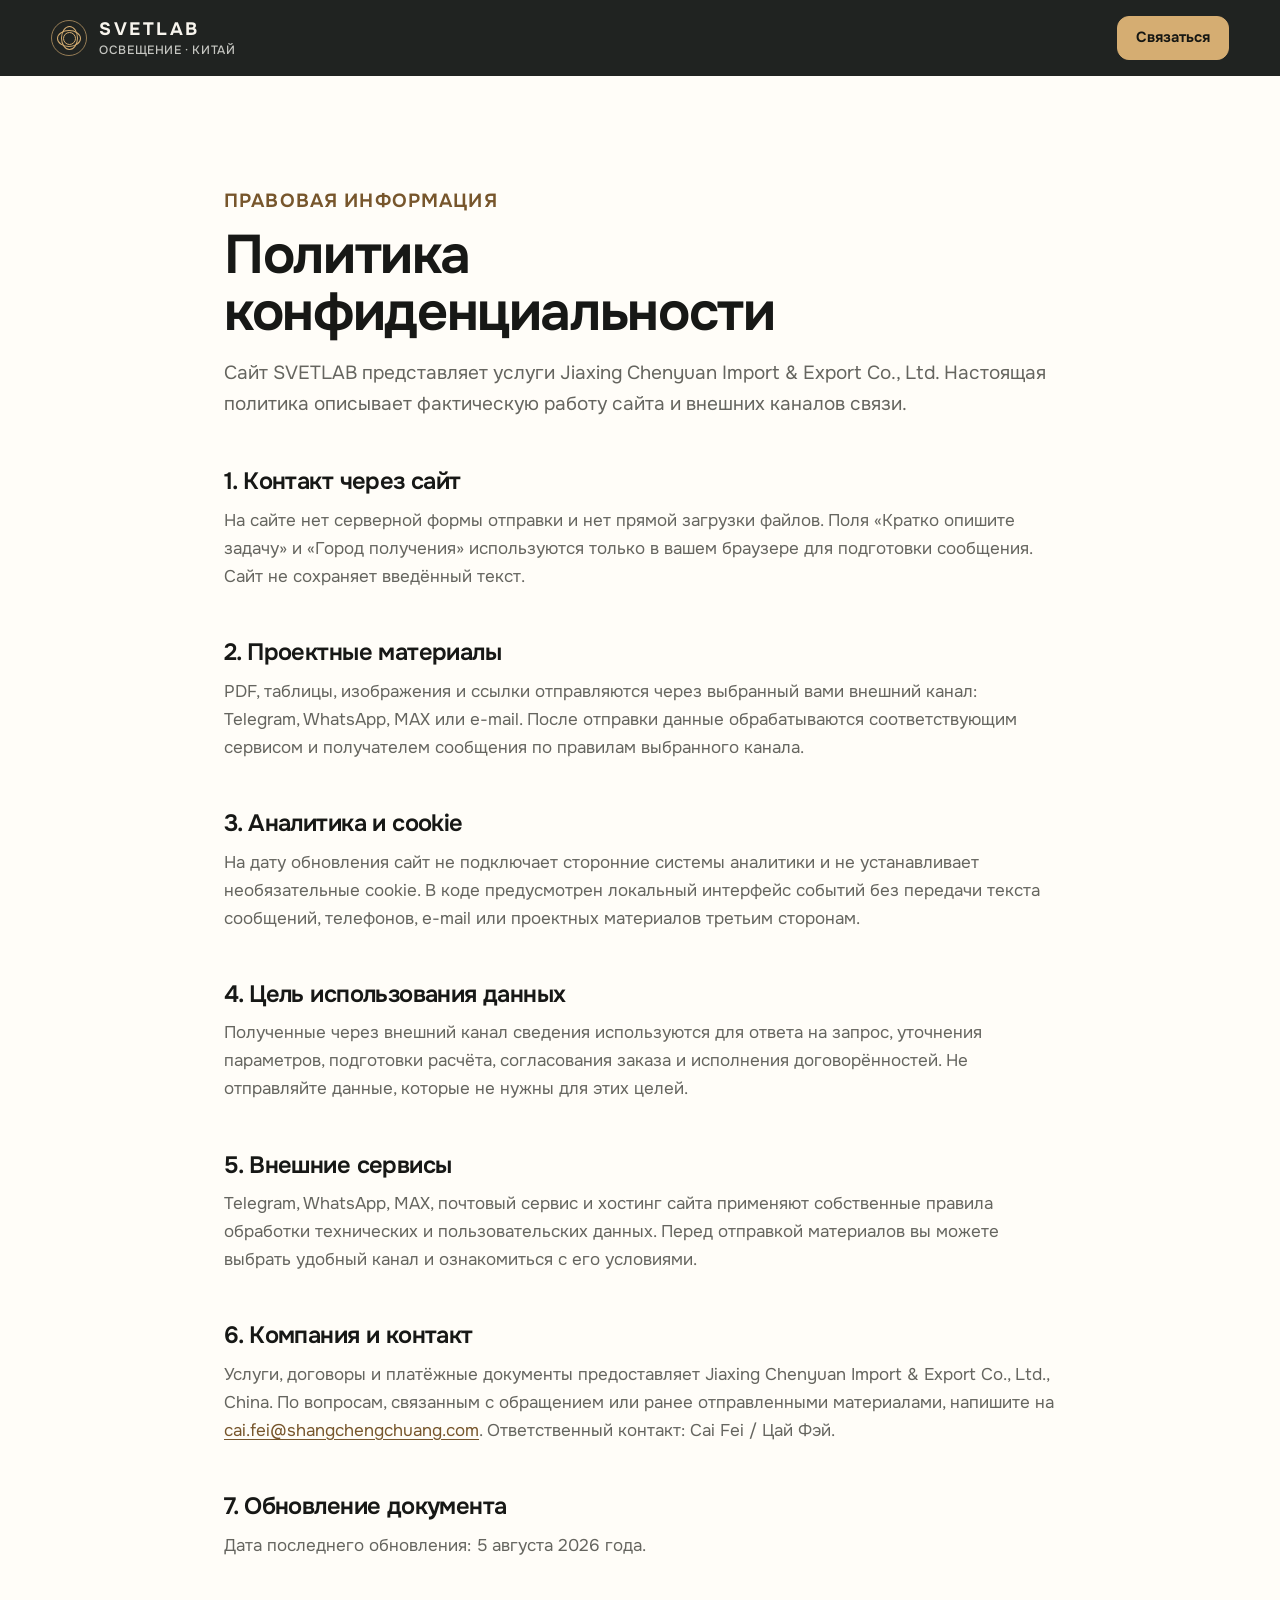
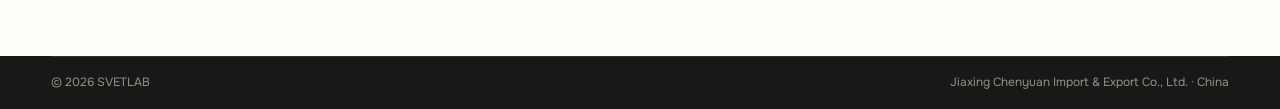
==== commit 8311d56b: "Rebuild SVETLAB site for project inquiries" ====
--- a/privacy/index.html
+++ b/privacy/index.html
@@ -4,38 +4,40 @@
   <meta charset="utf-8">
   <meta name="viewport" content="width=device-width, initial-scale=1">
   <title>Политика конфиденциальности — SVETLAB</title>
-  <meta name="description" content="Как SVETLAB использует контактные данные и проектные материалы, отправленные для подготовки ответа и расчёта.">
+  <meta name="description" content="Как сайт SVETLAB использует контактные данные и проектные материалы при подготовке ответа на запрос.">
+  <meta name="robots" content="index,follow">
   <meta name="theme-color" content="#202321">
+  <meta name="referrer" content="strict-origin-when-cross-origin">
+  <meta http-equiv="Content-Security-Policy" content="default-src 'self'; img-src 'self' data:; style-src 'self'; font-src 'self'; object-src 'none'; base-uri 'self'; upgrade-insecure-requests">
   <link rel="canonical" href="https://shangchengchuang.com/privacy/">
   <link rel="icon" href="../favicon.jpg" type="image/jpeg">
-  <link rel="stylesheet" href="../styles.css?v=project-quotation-v2">
+  <link rel="manifest" href="../site.webmanifest">
+  <link rel="preload" href="../assets/fonts/onest-cyrillic-400-700.woff2" as="font" type="font/woff2" crossorigin>
+  <link rel="stylesheet" href="../styles.css?v=one-final-20260805">
 </head>
 <body class="legal-page">
-  <header class="site-header">
+  <a class="skip-link" href="#main">Перейти к содержанию</a>
+  <header class="legal-header">
     <div class="header-shell shell">
-      <a class="brand" href="../" aria-label="SVETLAB — главная страница"><span class="brand-mark" aria-hidden="true"><i></i></span><span class="brand-copy"><strong>SVETLAB</strong><small>ОСВЕЩЕНИЕ · КИТАЙ</small></span></a>
-      <a class="button button-small button-primary" href="../#contact">Отправить запрос</a>
+      <a class="brand" href="../"><span class="brand-mark" aria-hidden="true"><i></i></span><span class="brand-copy"><strong>SVETLAB</strong><small>ОСВЕЩЕНИЕ · КИТАЙ</small></span></a>
+      <a class="button button-small button-primary" href="../#contact">Связаться</a>
     </div>
   </header>
 
-  <main class="legal-main">
-    <article class="shell legal-content">
-      <p class="eyebrow dark">Правовая информация</p>
-      <h1>Политика конфиденциальности</h1>
-      <p class="legal-updated">Последнее обновление: 5 августа 2026 года.</p>
+  <main class="legal-main shell" id="main">
+    <p class="eyebrow dark">Правовая информация</p>
+    <h1>Политика конфиденциальности</h1>
+    <p>Сайт SVETLAB представляет услуги Jiaxing Chenyuan Import &amp; Export Co., Ltd. Настоящая политика описывает фактическую работу сайта и внешних каналов связи.</p>
 
-      <section><h2>1. Какие данные мы получаем</h2><p>При обращении за расчётом вы можете сообщить имя или контакт, город получения, желаемый срок, комментарий, ссылки и сведения о проекте. Файлы отправляются через выбранный вами мессенджер или e-mail и не загружаются через этот сайт.</p></section>
-      <section><h2>2. Для чего используются данные</h2><p>Мы используем предоставленные сведения и материалы только для связи с вами, уточнения задачи, подбора товаров, подготовки расчёта, согласования производства, упаковки, консолидации и поставки.</p></section>
-      <section><h2>3. Ссылки и источники перехода</h2><p>Сайт может сохранять UTM-параметры, адрес страницы, referrer и время подготовки запроса. Эти сведения помогают понять источник обращения и прикладываются к тексту запроса, который вы отправляете через выбранный канал.</p></section>
-      <section><h2>4. Передача третьим лицам</h2><p>Мы не продаём персональные данные рекламным компаниям. Для подготовки ответа отдельные технические данные проекта могут быть переданы подходящим производителям, поставщикам или специалистам только в объёме, необходимом для расчёта и исполнения согласованной задачи.</p></section>
-      <section><h2>5. Хранение и удаление</h2><p>Переписка и материалы хранятся столько, сколько требуется для ответа, согласования заказа, выполнения обязательств и соблюдения применимых требований. Вы можете запросить удаление ненужных контактных данных и проектных материалов по e-mail.</p></section>
-      <section><h2>6. Внешние сервисы</h2><p>Telegram, WhatsApp и ваш почтовый сервис обрабатывают данные по собственным правилам. Перед отправкой файлов вы можете выбрать наиболее удобный для вас канал.</p></section>
-      <section><h2>7. Контакт</h2><p>По вопросам использования или удаления данных напишите на <a href="mailto:caif5947@gmail.com">caif5947@gmail.com</a>. Ответственным контактом является Cai Fei / Цай Фэй.</p></section>
-
-      <a class="button button-secondary legal-back" href="../">Вернуться на главную</a>
-    </article>
+    <section><h2>1. Контакт через сайт</h2><p>На сайте нет серверной формы отправки и нет прямой загрузки файлов. Поля «Кратко опишите задачу» и «Город получения» используются только в вашем браузере для подготовки сообщения. Сайт не сохраняет введённый текст.</p></section>
+    <section><h2>2. Проектные материалы</h2><p>PDF, таблицы, изображения и ссылки отправляются через выбранный вами внешний канал: Telegram, WhatsApp, MAX или e-mail. После отправки данные обрабатываются соответствующим сервисом и получателем сообщения по правилам выбранного канала.</p></section>
+    <section><h2>3. Аналитика и cookie</h2><p>На дату обновления сайт не подключает сторонние системы аналитики и не устанавливает необязательные cookie. В коде предусмотрен локальный интерфейс событий без передачи текста сообщений, телефонов, e-mail или проектных материалов третьим сторонам.</p></section>
+    <section><h2>4. Цель использования данных</h2><p>Полученные через внешний канал сведения используются для ответа на запрос, уточнения параметров, подготовки расчёта, согласования заказа и исполнения договорённостей. Не отправляйте данные, которые не нужны для этих целей.</p></section>
+    <section><h2>5. Внешние сервисы</h2><p>Telegram, WhatsApp, MAX, почтовый сервис и хостинг сайта применяют собственные правила обработки технических и пользовательских данных. Перед отправкой материалов вы можете выбрать удобный канал и ознакомиться с его условиями.</p></section>
+    <section><h2>6. Компания и контакт</h2><p>Услуги, договоры и платёжные документы предоставляет Jiaxing Chenyuan Import &amp; Export Co., Ltd., China. По вопросам, связанным с обращением или ранее отправленными материалами, напишите на <a href="mailto:cai.fei@shangchengchuang.com">cai.fei@shangchengchuang.com</a>. Ответственный контакт: Cai Fei / Цай Фэй.</p></section>
+    <section><h2>7. Обновление документа</h2><p>Дата последнего обновления: 5 августа 2026 года.</p></section>
   </main>
 
-  <footer class="site-footer"><div class="shell footer-bottom"><span>© 2026 SVETLAB</span><span>Hangzhou Shangchengchuang Trading Co., Ltd. · China</span></div></footer>
+  <footer class="site-footer"><div class="shell footer-bottom"><span>© 2026 SVETLAB</span><span>Jiaxing Chenyuan Import &amp; Export Co., Ltd. · China</span></div></footer>
 </body>
 </html>
--- a/styles.css
+++ b/styles.css
@@ -1,44 +1,116 @@
+@font-face {
+  font-family: "Onest";
+  font-style: normal;
+  font-weight: 400 700;
+  font-display: swap;
+  src: url("assets/fonts/onest-cyrillic-400-700.woff2") format("woff2");
+  unicode-range: U+0301, U+0400-045F, U+0490-0491, U+04B0-04B1, U+2116;
+}
+
+@font-face {
+  font-family: "Onest";
+  font-style: normal;
+  font-weight: 400 700;
+  font-display: swap;
+  src: url("assets/fonts/onest-latin-400-700.woff2") format("woff2");
+  unicode-range: U+0000-00FF, U+0131, U+0152-0153, U+02BB-02BC, U+02C6, U+02DA, U+02DC, U+0304, U+0308, U+0329, U+2000-206F, U+20AC, U+2122, U+2191, U+2193, U+2212, U+2215, U+FEFF, U+FFFD;
+}
+
 :root {
-  --ink: #202321;
-  --ink-soft: #2b2f2c;
-  --paper: #f5f1e9;
-  --paper-warm: #ebe3d7;
-  --white: #fffdf8;
-  --text: #292c2a;
-  --muted: #62645f;
-  --muted-light: #bbbdb7;
-  --line: rgba(37, 42, 39, 0.17);
-  --line-light: rgba(255, 255, 255, 0.16);
-  --accent: #b48a55;
-  --accent-dark: #8a633b;
-  --shell: 1240px;
-  --radius: 10px;
-  --header-height: 76px;
-}
-
-* {
+  --font-family: "Onest", "Inter", -apple-system, BlinkMacSystemFont, "Segoe UI", Arial, sans-serif;
+  --font-xs: 0.75rem;
+  --font-sm: clamp(0.875rem, 0.84rem + 0.1vw, 0.9375rem);
+  --font-base: clamp(1rem, 0.97rem + 0.12vw, 1.0625rem);
+  --font-lead: clamp(1.0625rem, 1rem + 0.25vw, 1.1875rem);
+  --font-h3: clamp(1.25rem, 1.14rem + 0.42vw, 1.5rem);
+  --font-h2: clamp(1.75rem, 1.47rem + 1.05vw, 2.75rem);
+  --font-h1: clamp(2.25rem, 1.75rem + 2.05vw, 3.75rem);
+
+  --space-1: 0.25rem;
+  --space-2: 0.5rem;
+  --space-3: 0.75rem;
+  --space-4: 1rem;
+  --space-5: 1.5rem;
+  --space-6: 2rem;
+  --space-7: 3rem;
+  --space-8: 4rem;
+  --space-9: 6rem;
+  --space-10: 7.5rem;
+
+  --color-bg: #f4f1e9;
+  --color-surface: #fffdf8;
+  --color-surface-soft: #ebe5d9;
+  --color-ink: #171816;
+  --color-muted: #65655f;
+  --color-line: rgba(23, 24, 22, 0.16);
+  --color-dark: #202321;
+  --color-dark-soft: #292d2a;
+  --color-dark-line: rgba(255, 255, 255, 0.16);
+  --color-light: #f8f5ee;
+  --color-light-muted: #c6c7c2;
+  --color-accent: #d5ad72;
+  --color-accent-dark: #77562c;
+  --color-focus: #f0bd68;
+
+  --container: 75rem;
+  --gutter: clamp(1.25rem, 4vw, 3.5rem);
+  --header-h: 4.75rem;
+  --radius: 0.75rem;
+  --radius-large: 1rem;
+  --shadow: 0 1.5rem 4rem rgba(18, 20, 18, 0.12);
+  --transition: 200ms ease;
+}
+
+*,
+*::before,
+*::after {
   box-sizing: border-box;
 }
 
 html {
   scroll-behavior: smooth;
-  scroll-padding-top: calc(var(--header-height) + 22px);
+  scroll-padding-top: calc(var(--header-h) + var(--space-4));
+  background: var(--color-bg);
 }
 
 body {
   margin: 0;
-  overflow-x: clip;
-  color: var(--text);
-  background: var(--paper);
-  font-family: Arial, "Helvetica Neue", Helvetica, sans-serif;
-  font-size: 16px;
-  line-height: 1.55;
+  min-width: 20rem;
+  color: var(--color-ink);
+  background: var(--color-bg);
+  font-family: var(--font-family);
+  font-size: var(--font-base);
+  font-optical-sizing: auto;
+  font-synthesis: none;
+  line-height: 1.65;
+  text-rendering: optimizeLegibility;
   -webkit-font-smoothing: antialiased;
-  text-rendering: optimizeLegibility;
-}
-
-body.is-locked {
+}
+
+body.menu-open,
+body.modal-open {
   overflow: hidden;
+}
+
+button,
+input,
+textarea {
+  color: inherit;
+  font: inherit;
+}
+
+button,
+a {
+  -webkit-tap-highlight-color: transparent;
+}
+
+a {
+  color: inherit;
+  text-decoration: none;
+}
+
+button {
+  border: 0;
 }
 
 img {
@@ -46,173 +118,228 @@
   max-width: 100%;
 }
 
-a {
-  color: inherit;
-  text-decoration: none;
-}
-
-button,
-input,
-select,
-textarea {
-  color: inherit;
-  font: inherit;
-}
-
-button,
-a,
-select,
-input,
-textarea {
-  -webkit-tap-highlight-color: transparent;
-}
-
-button {
-  border: 0;
-  background: none;
-}
-
+figure,
 h1,
 h2,
 h3,
 p,
-figure,
+ul,
+ol,
 dl,
-dd,
-ol,
-ul {
+dd {
   margin: 0;
 }
 
-ol,
-ul {
+ul,
+ol {
   padding: 0;
+}
+
+fieldset,
+legend {
+  margin: 0;
+  padding: 0;
+  border: 0;
+}
+
+[hidden] {
+  display: none !important;
 }
 
 h1,
 h2,
 h3 {
-  font-weight: 500;
-  letter-spacing: -0.045em;
-  line-height: 1.03;
+  letter-spacing: -0.025em;
+  text-wrap: balance;
 }
 
 h1 {
-  max-width: 760px;
-  font-size: clamp(3rem, 5vw, 4.75rem);
+  max-width: 16ch;
+  font-size: var(--font-h1);
+  font-weight: 650;
+  line-height: 1.06;
 }
 
 h2 {
-  font-size: clamp(2.4rem, 4.6vw, 4.6rem);
+  max-width: 22ch;
+  font-size: var(--font-h2);
+  font-weight: 620;
+  line-height: 1.13;
 }
 
 h3 {
-  font-size: 1.25rem;
+  font-size: var(--font-h3);
+  font-weight: 620;
+  line-height: 1.26;
+}
+
+p,
+li {
+  text-wrap: pretty;
+}
+
+:focus-visible {
+  outline: 0.1875rem solid var(--color-focus);
+  outline-offset: 0.1875rem;
 }
 
 .shell {
-  width: min(calc(100% - 56px), var(--shell));
+  width: min(100% - (2 * var(--gutter)), var(--container));
   margin-inline: auto;
 }
 
 .section {
-  padding: clamp(86px, 10vw, 148px) 0;
+  padding-block: clamp(var(--space-8), 7vw, var(--space-10));
 }
 
 .section-dark {
-  color: var(--white);
-  background: var(--ink);
-}
-
-.eyebrow {
-  margin-bottom: 24px;
-  color: #d9bc91;
-  font-size: 0.72rem;
-  font-weight: 700;
-  letter-spacing: 0.15em;
-  text-transform: uppercase;
-}
-
-.eyebrow.dark {
-  color: #74502e;
+  color: var(--color-light);
+  background: var(--color-dark);
 }
 
 .skip-link {
   position: fixed;
   z-index: 1000;
-  top: 10px;
-  left: 10px;
-  padding: 11px 16px;
-  color: var(--ink);
-  background: var(--white);
-  transform: translateY(-160%);
-  transition: transform 180ms ease;
+  top: var(--space-3);
+  left: var(--space-3);
+  padding: var(--space-3) var(--space-4);
+  color: var(--color-ink);
+  background: var(--color-accent);
+  border-radius: var(--radius);
+  font-size: var(--font-sm);
+  font-weight: 650;
+  transform: translateY(-150%);
+  transition: transform var(--transition);
 }
 
 .skip-link:focus {
   transform: translateY(0);
 }
 
-:focus-visible {
-  outline: 3px solid #d8b27d;
-  outline-offset: 3px;
+.eyebrow,
+.card-kicker {
+  color: var(--color-accent);
+  font-size: var(--font-xs);
+  font-weight: 650;
+  letter-spacing: 0.06em;
+  line-height: 1.4;
+  text-transform: uppercase;
+}
+
+.eyebrow.dark,
+.products .card-kicker,
+.exchange .card-kicker {
+  color: var(--color-accent-dark);
+}
+
+.button {
+  display: inline-flex;
+  min-height: 3.125rem;
+  align-items: center;
+  justify-content: center;
+  padding: 0.75rem 1.375rem;
+  border: 0.0625rem solid transparent;
+  border-radius: var(--radius);
+  cursor: pointer;
+  font-size: clamp(0.9375rem, 0.92rem + 0.08vw, 1rem);
+  font-weight: 650;
+  line-height: 1.2;
+  text-align: center;
+  transition: color var(--transition), background var(--transition), border-color var(--transition), transform var(--transition);
+}
+
+.button:hover {
+  transform: translateY(-0.125rem);
+}
+
+.button-primary {
+  color: #161713;
+  background: var(--color-accent);
+  border-color: var(--color-accent);
+}
+
+.button-primary:hover {
+  background: #e0bc88;
+  border-color: #e0bc88;
+}
+
+.button-secondary {
+  color: var(--color-ink);
+  background: transparent;
+  border-color: rgba(23, 24, 22, 0.38);
+}
+
+.button-secondary:hover {
+  background: rgba(255, 255, 255, 0.45);
+  border-color: var(--color-ink);
+}
+
+.button-small {
+  min-height: 2.75rem;
+  padding-inline: 1.125rem;
+  font-size: var(--font-sm);
 }
 
 .site-header {
   position: sticky;
   z-index: 100;
   top: 0;
-  color: var(--white);
-  background: rgba(32, 35, 33, 0.96);
-  border-bottom: 1px solid var(--line-light);
-  backdrop-filter: blur(18px);
+  height: var(--header-h);
+  color: var(--color-light);
+  background: rgba(32, 35, 33, 0.97);
+  border-bottom: 0.0625rem solid var(--color-dark-line);
+  backdrop-filter: blur(0.75rem);
 }
 
 .header-shell {
   display: flex;
-  min-height: var(--header-height);
+  height: 100%;
   align-items: center;
   justify-content: space-between;
-  gap: 28px;
+  gap: var(--space-5);
 }
 
 .brand {
   display: inline-flex;
-  min-height: 48px;
+  min-height: 2.75rem;
+  flex: 0 0 auto;
   align-items: center;
-  gap: 12px;
-  flex: 0 0 auto;
+  gap: var(--space-3);
 }
 
 .brand-mark {
   position: relative;
-  display: block;
-  width: 38px;
-  height: 38px;
-  border: 1px solid rgba(255, 255, 255, 0.5);
+  display: grid;
+  width: 2.25rem;
+  height: 2.25rem;
+  place-items: center;
+  border: 0.0625rem solid rgba(213, 173, 114, 0.65);
   border-radius: 50%;
 }
 
 .brand-mark::before,
 .brand-mark::after,
-.brand-mark i::before {
+.brand-mark i {
   position: absolute;
+  display: block;
+  border: 0.0625rem solid var(--color-accent);
+  border-radius: 50%;
   content: "";
-  border: 1px solid #d9bc91;
-  border-radius: 50%;
 }
 
 .brand-mark::before {
-  inset: 8px 3px;
+  width: 1.5rem;
+  height: 1.0625rem;
 }
 
 .brand-mark::after {
-  inset: 3px 8px;
-}
-
-.brand-mark i::before {
-  inset: 10px;
-  border-color: rgba(255, 255, 255, 0.82);
+  width: 1.0625rem;
+  height: 1.5rem;
+}
+
+.brand-mark i {
+  width: 0.8125rem;
+  height: 0.8125rem;
 }
 
 .brand-copy {
@@ -221,248 +348,187 @@
 }
 
 .brand-copy strong {
-  font-size: 1.02rem;
-  letter-spacing: 0.13em;
+  font-size: 1.125rem;
+  font-weight: 700;
+  letter-spacing: 0.14em;
 }
 
 .brand-copy small {
-  margin-top: 6px;
-  color: var(--muted-light);
-  font-size: 0.58rem;
-  letter-spacing: 0.1em;
+  margin-top: 0.375rem;
+  color: var(--color-light-muted);
+  font-size: var(--font-xs);
+  font-weight: 500;
+  letter-spacing: 0.05em;
 }
 
 .desktop-nav {
   display: flex;
   align-items: center;
   justify-content: center;
-  gap: 23px;
-  flex: 1 1 auto;
-}
-
-.desktop-nav a {
-  position: relative;
-  padding: 26px 0;
-  color: #e7e4dd;
-  font-size: 0.82rem;
-  white-space: nowrap;
-}
-
-.desktop-nav a::after {
-  position: absolute;
-  right: 0;
-  bottom: 20px;
-  left: 0;
-  height: 1px;
-  background: #d9bc91;
-  content: "";
-  transform: scaleX(0);
-  transform-origin: left;
-  transition: transform 180ms ease;
-}
-
-.desktop-nav a:hover::after,
-.desktop-nav a:focus-visible::after {
-  transform: scaleX(1);
+  gap: clamp(var(--space-4), 2vw, var(--space-6));
+  font-size: var(--font-sm);
+  font-weight: 500;
+}
+
+.desktop-nav a,
+.header-telegram {
+  min-height: 2.75rem;
+  align-content: center;
+  color: #e8e8e3;
+  transition: color var(--transition);
+}
+
+.desktop-nav a:hover,
+.header-telegram:hover {
+  color: var(--color-accent);
 }
 
 .header-actions {
   display: flex;
+  flex: 0 0 auto;
   align-items: center;
-  gap: 10px;
+  gap: var(--space-4);
 }
 
 .header-telegram {
-  display: grid;
-  width: 44px;
-  height: 44px;
-  place-items: center;
-  color: #e9d2ae;
-  border: 1px solid var(--line-light);
-  border-radius: 50%;
-  font-size: 0.72rem;
-  font-weight: 700;
-  transition: background 180ms ease, color 180ms ease;
-}
-
-.header-telegram:hover {
-  color: var(--ink);
-  background: #e9d2ae;
-}
-
-.button {
-  display: inline-flex;
-  min-height: 52px;
-  align-items: center;
-  justify-content: center;
-  gap: 12px;
-  padding: 13px 21px;
-  border: 1px solid transparent;
-  border-radius: 5px;
-  cursor: pointer;
-  font-size: 0.9rem;
-  font-weight: 700;
-  line-height: 1.2;
-  text-align: center;
-  transition: color 180ms ease, background 180ms ease, border-color 180ms ease, transform 180ms ease;
-}
-
-.button:hover {
-  transform: translateY(-2px);
-}
-
-.button-small {
-  min-height: 44px;
-  padding: 10px 16px;
-  font-size: 0.78rem;
-}
-
-.button-primary {
-  color: #1f211f;
-  background: #d5b17c;
-  border-color: #d5b17c;
-}
-
-.button-primary:hover {
-  background: #e0c08f;
-  border-color: #e0c08f;
-}
-
-.button-secondary {
-  color: var(--ink);
-  background: transparent;
-  border-color: rgba(32, 35, 33, 0.32);
-}
-
-.button-secondary:hover {
-  color: var(--white);
-  background: var(--ink);
-  border-color: var(--ink);
-}
-
-.button-outline {
-  color: var(--white);
-  background: transparent;
-  border-color: rgba(255, 255, 255, 0.34);
-}
-
-.button-outline:hover {
-  color: var(--ink);
-  background: var(--white);
-  border-color: var(--white);
+  font-size: var(--font-sm);
+  font-weight: 600;
 }
 
 .menu-button {
   display: none;
-  width: 48px;
-  height: 48px;
-  place-items: center;
+  width: 2.75rem;
+  height: 2.75rem;
+  padding: 0.75rem;
+  border: 0.0625rem solid var(--color-dark-line);
+  border-radius: var(--radius);
+  background: transparent;
   cursor: pointer;
 }
 
 .menu-button span {
-  position: absolute;
-  width: 24px;
-  height: 1px;
+  display: block;
+  width: 100%;
+  height: 0.0625rem;
+  margin-block: 0.3125rem;
   background: currentColor;
-  transition: transform 180ms ease;
-}
-
-.menu-button span:first-child {
-  transform: translateY(-4px);
-}
-
-.menu-button span:last-child {
-  transform: translateY(4px);
+  transition: transform var(--transition);
 }
 
 .menu-button[aria-expanded="true"] span:first-child {
-  transform: rotate(45deg);
+  transform: translateY(0.1875rem) rotate(45deg);
 }
 
 .menu-button[aria-expanded="true"] span:last-child {
-  transform: rotate(-45deg);
+  transform: translateY(-0.1875rem) rotate(-45deg);
 }
 
 .mobile-menu {
-  border-top: 1px solid var(--line-light);
-  background: var(--ink);
-}
-
-.mobile-menu[hidden] {
-  display: none;
+  position: fixed;
+  z-index: 99;
+  inset: var(--header-h) 0 0;
+  overflow-y: auto;
+  background: rgba(32, 35, 33, 0.99);
 }
 
 .mobile-menu nav {
   display: grid;
-  padding-block: 18px 26px;
+  gap: 0;
+  padding-block: var(--space-5) var(--space-8);
 }
 
 .mobile-menu nav > a:not(.button) {
-  display: flex;
-  min-height: 50px;
-  align-items: center;
-  border-bottom: 1px solid rgba(255, 255, 255, 0.1);
+  min-height: 3.5rem;
+  align-content: center;
+  border-bottom: 0.0625rem solid var(--color-dark-line);
+  font-size: var(--font-lead);
+  font-weight: 550;
 }
 
 .mobile-menu .button {
-  margin-top: 18px;
+  margin-top: var(--space-5);
 }
 
 .hero {
-  position: relative;
-  overflow: hidden;
-  background: var(--paper);
+  background: var(--color-bg);
 }
 
 .hero-grid {
   display: grid;
-  min-height: min(810px, calc(100vh - var(--header-height)));
-  grid-template-columns: minmax(0, 0.92fr) minmax(0, 1.08fr);
+  min-height: calc(100svh - var(--header-h));
+  grid-template-columns: minmax(0, 5.35fr) minmax(0, 6.65fr);
   align-items: stretch;
-  gap: clamp(38px, 6vw, 82px);
 }
 
 .hero-copy {
   display: flex;
-  align-self: center;
+  min-width: 0;
   flex-direction: column;
-  padding: 92px 0 96px;
+  justify-content: center;
+  padding: clamp(var(--space-7), 6vw, var(--space-9)) clamp(var(--space-5), 3.5vw, var(--space-7)) clamp(var(--space-7), 6vw, var(--space-9)) 0;
 }
 
 .hero-copy .eyebrow {
-  color: var(--accent-dark);
+  margin-bottom: var(--space-5);
+  color: var(--color-accent-dark);
 }
 
 .hero-lead {
-  max-width: 650px;
-  margin-top: 32px;
-  color: #555a56;
-  font-size: clamp(1.05rem, 1.5vw, 1.25rem);
+  max-width: 38rem;
+  margin-top: var(--space-5);
+  color: var(--color-muted);
+  font-size: var(--font-lead);
+  line-height: 1.63;
 }
 
 .hero-actions {
   display: flex;
   flex-wrap: wrap;
-  gap: 12px;
-  margin-top: 38px;
-}
-
-.hero-note {
-  max-width: 620px;
-  margin-top: 24px;
-  padding-left: 18px;
-  color: var(--muted);
-  border-left: 2px solid var(--accent);
-  font-size: 0.88rem;
+  gap: var(--space-3);
+  margin-top: var(--space-6);
+}
+
+.response-note {
+  display: flex;
+  align-items: center;
+  gap: var(--space-3);
+  margin-top: var(--space-5);
+  color: var(--color-muted);
+  font-size: var(--font-sm);
+  line-height: 1.5;
+}
+
+.response-note > span {
+  width: 0.5rem;
+  height: 0.5rem;
+  flex: 0 0 auto;
+  background: var(--color-accent-dark);
+  border-radius: 50%;
+}
+
+.audience-tags {
+  display: flex;
+  flex-wrap: wrap;
+  gap: var(--space-2);
+  margin-top: var(--space-6);
+}
+
+.audience-tags span {
+  padding: 0.5rem 0.75rem;
+  color: #4d4e49;
+  background: rgba(255, 255, 255, 0.52);
+  border: 0.0625rem solid var(--color-line);
+  border-radius: var(--radius);
+  font-size: var(--font-sm);
+  font-weight: 500;
+  line-height: 1.25;
 }
 
 .hero-visual {
-  position: relative;
-  min-height: 100%;
-  margin-right: calc((100vw - min(100vw - 56px, var(--shell))) / -2);
+  min-width: 0;
+  min-height: 34rem;
   overflow: hidden;
-  background: #83776b;
+  background: #8c7964;
 }
 
 .hero-visual picture,
@@ -473,614 +539,340 @@
 
 .hero-visual img {
   object-fit: cover;
-  object-position: center 45%;
-}
-
-.hero-visual::after {
-  position: absolute;
-  inset: 0;
-  background: linear-gradient(90deg, rgba(32, 35, 33, 0.1), transparent 35%, transparent 70%, rgba(32, 35, 33, 0.12));
-  content: "";
-  pointer-events: none;
-}
-
-.hero-visual figcaption {
-  position: absolute;
-  z-index: 1;
-  right: 30px;
-  bottom: 26px;
-  left: 30px;
-  display: flex;
+  object-position: center center;
+}
+
+.section-heading {
+  display: grid;
+  grid-template-columns: minmax(0, 1.1fr) minmax(17rem, 0.65fr);
   align-items: end;
-  justify-content: space-between;
-  gap: 20px;
-  color: var(--white);
-  font-size: 0.72rem;
-  letter-spacing: 0.08em;
-  text-shadow: 0 2px 18px rgba(0, 0, 0, 0.55);
-  text-transform: uppercase;
-}
-
-.proof-strip {
-  color: var(--white);
-  background: var(--ink);
-}
-
-.proof-grid {
-  display: grid;
-  grid-template-columns: repeat(4, 1fr);
-}
-
-.proof-grid p {
-  display: flex;
-  min-height: 104px;
-  align-items: center;
-  gap: 16px;
-  padding: 22px 26px;
-  border-left: 1px solid var(--line-light);
-  font-size: 0.87rem;
-}
-
-.proof-grid p:last-child {
-  border-right: 1px solid var(--line-light);
-}
-
-.proof-grid span,
-.audience-grid span,
-.service-grid span,
-.product-number,
-.input-card > span {
-  color: var(--accent);
-  font-size: 0.68rem;
-  font-weight: 700;
-  letter-spacing: 0.08em;
-}
-
-.audience-grid span,
-.input-card > span {
-  color: #74502e;
-}
-
-.split-heading {
-  display: grid;
-  grid-template-columns: minmax(0, 1.3fr) minmax(260px, 0.7fr);
-  align-items: end;
-  gap: 80px;
-}
-
-.split-heading > p {
-  max-width: 480px;
-  padding-bottom: 8px;
-  color: var(--muted);
-  font-size: 1.05rem;
-}
-
-.light-heading > p {
-  color: var(--muted-light);
-}
-
-.audience {
-  background: var(--white);
-}
-
-.audience-grid {
-  display: grid;
-  margin-top: 64px;
-  grid-template-columns: repeat(4, 1fr);
-  border-top: 1px solid var(--line);
-  border-bottom: 1px solid var(--line);
-}
-
-.audience-grid article {
-  min-height: 168px;
-  padding: 26px 24px;
-  border-left: 1px solid var(--line);
-}
-
-.audience-grid article:last-child {
-  border-right: 1px solid var(--line);
-}
-
-.audience-grid h3 {
-  margin-top: 52px;
-  font-size: 1.15rem;
-}
-
-.services {
-  border-top: 1px solid var(--line-light);
+  gap: var(--space-7);
+  margin-bottom: var(--space-7);
+}
+
+.section-heading .eyebrow {
+  margin-bottom: var(--space-3);
+}
+
+.section-heading > p {
+  max-width: 32rem;
+  color: var(--color-muted);
+  font-size: var(--font-lead);
+  line-height: 1.6;
+}
+
+.section-heading-light > p {
+  color: var(--color-light-muted);
 }
 
 .service-grid {
   display: grid;
-  margin-top: 70px;
-  grid-template-columns: repeat(4, 1fr);
-  border-top: 1px solid var(--line-light);
+  grid-template-columns: repeat(4, minmax(0, 1fr));
+  border-top: 0.0625rem solid var(--color-dark-line);
+  border-left: 0.0625rem solid var(--color-dark-line);
 }
 
 .service-grid article {
-  min-height: 360px;
-  padding: 28px 24px 36px;
-  border-left: 1px solid var(--line-light);
-}
-
-.service-grid article:last-child {
-  border-right: 1px solid var(--line-light);
+  min-width: 0;
+  padding: clamp(var(--space-5), 2.5vw, var(--space-6));
+  border-right: 0.0625rem solid var(--color-dark-line);
+  border-bottom: 0.0625rem solid var(--color-dark-line);
+  transition: background var(--transition), transform var(--transition);
+}
+
+.service-grid article:hover {
+  background: rgba(255, 255, 255, 0.035);
+  transform: translateY(-0.125rem);
 }
 
 .service-grid h3 {
-  margin-top: 72px;
-  font-size: 1.5rem;
+  margin-top: var(--space-4);
 }
 
 .service-grid p {
-  margin-top: 24px;
-  color: #b9bbb5;
-  font-size: 0.93rem;
+  margin-top: var(--space-4);
+  color: var(--color-light-muted);
+  font-size: var(--font-base);
+  line-height: 1.6;
 }
 
 .products {
-  background: var(--paper);
+  background: var(--color-surface);
 }
 
 .product-grid {
   display: grid;
-  margin-top: 66px;
   grid-template-columns: repeat(2, minmax(0, 1fr));
-  gap: 18px;
+  gap: var(--space-5);
 }
 
 .product-card {
-  position: relative;
-  min-height: 460px;
   overflow: hidden;
-  color: var(--white);
-  background: #5b5a55;
-  border-radius: var(--radius);
-}
-
-.product-card picture,
+  background: var(--color-bg);
+  border: 0.0625rem solid var(--color-line);
+  border-radius: var(--radius-large);
+  transition: border-color var(--transition), transform var(--transition);
+}
+
+.product-card:hover {
+  border-color: rgba(119, 86, 44, 0.5);
+  transform: translateY(-0.1875rem);
+}
+
+.product-card picture {
+  display: block;
+  aspect-ratio: 4 / 3;
+  overflow: hidden;
+  background: #ddd5c8;
+}
+
 .product-card img {
   width: 100%;
   height: 100%;
-}
-
-.product-card img {
-  position: absolute;
-  inset: 0;
   object-fit: cover;
-  transition: transform 220ms ease;
-}
-
-.product-card::after {
-  position: absolute;
-  inset: 0;
-  background: linear-gradient(180deg, rgba(18, 20, 19, 0.05) 30%, rgba(18, 20, 19, 0.86) 100%);
-  content: "";
+  transition: transform 260ms ease;
 }
 
 .product-card:hover img {
-  transform: scale(1.025);
-}
-
-.product-card .product-number {
-  position: absolute;
-  z-index: 1;
-  top: 26px;
-  left: 28px;
-  color: #f1ddbd;
+  transform: scale(1.015);
 }
 
 .product-card > div {
-  position: absolute;
-  z-index: 1;
-  right: 28px;
-  bottom: 28px;
-  left: 28px;
+  padding: var(--space-5);
 }
 
 .product-card h3 {
-  max-width: 560px;
-  font-size: clamp(1.7rem, 3vw, 2.65rem);
-}
-
-.product-card p {
-  margin-top: 12px;
-  color: #e4e1da;
-}
-
-.electrical-note {
-  display: grid;
-  margin-top: 24px;
-  padding: 34px 0;
-  grid-template-columns: 0.8fr 1.2fr auto;
-  align-items: center;
-  gap: 38px;
-  border-top: 1px solid var(--line);
-  border-bottom: 1px solid var(--line);
-}
-
-.electrical-note span {
-  color: var(--accent-dark);
-  font-size: 0.68rem;
-  font-weight: 700;
-  letter-spacing: 0.08em;
-  text-transform: uppercase;
-}
-
-.electrical-note h3 {
-  margin-top: 8px;
-  font-size: 1.5rem;
-}
-
-.electrical-note p {
-  color: var(--muted);
-}
-
-.electrical-note > a {
-  display: inline-flex;
-  min-height: 44px;
-  align-items: center;
-  gap: 10px;
-  font-weight: 700;
-}
-
-.project-quotation {
-  background: var(--paper-warm);
-}
-
-.quotation-heading {
-  display: grid;
-  grid-template-columns: 1fr 1fr;
-  column-gap: 70px;
-}
-
-.quotation-heading .eyebrow {
-  grid-column: 1 / -1;
-}
-
-.quotation-heading > p:last-child {
-  max-width: 520px;
-  align-self: end;
-  padding-bottom: 8px;
-  color: #64645f;
-  font-size: 1.05rem;
-}
-
-.quotation-layout {
-  margin-top: 70px;
-}
-
-.input-grid {
-  display: grid;
-  grid-template-columns: repeat(3, minmax(0, 1fr));
-  gap: 16px;
-}
-
-.input-card {
-  padding-bottom: 28px;
-  border-bottom: 1px solid rgba(43, 45, 42, 0.25);
-}
-
-.input-card picture {
-  display: block;
-  margin-bottom: 24px;
-  overflow: hidden;
-  border: 1px solid rgba(43, 45, 42, 0.12);
+  margin-top: var(--space-3);
+  max-width: 26ch;
+}
+
+.product-extra {
+  display: grid;
+  grid-template-columns: minmax(14rem, 0.45fr) minmax(0, 1fr);
+  gap: var(--space-5);
+  margin-top: var(--space-5);
+  padding: var(--space-5);
+  background: var(--color-surface-soft);
   border-radius: var(--radius);
 }
 
-.input-card img {
-  width: 100%;
-  aspect-ratio: 3 / 2;
-  object-fit: cover;
-}
-
-.input-card h3 {
-  margin-top: 15px;
-  font-size: 1.5rem;
-}
-
-.input-card p {
-  margin-top: 14px;
-  color: #5f615c;
-}
-
-.result-card {
-  display: grid;
-  margin-top: 28px;
-  padding: clamp(34px, 5vw, 68px);
-  color: var(--white);
-  background: var(--ink);
-  grid-template-columns: minmax(220px, 0.65fr) minmax(320px, 1fr);
-  column-gap: 70px;
-  border-radius: var(--radius);
-}
-
-.result-card .eyebrow,
-.result-card h3 {
-  grid-column: 1;
-}
-
-.result-card h3 {
-  max-width: 320px;
-  font-size: clamp(2.1rem, 4vw, 3.8rem);
-}
-
-.result-card ul,
-.result-card .result-note,
-.result-card .result-actions {
-  grid-column: 2;
-}
-
-.result-card ul {
-  display: grid;
+.product-extra strong {
+  font-size: var(--font-base);
+  font-weight: 650;
+}
+
+.product-extra p {
+  color: var(--color-muted);
+  line-height: 1.6;
+}
+
+.exchange {
+  background: var(--color-bg);
+}
+
+.exchange-heading {
+  max-width: 54rem;
+  margin-bottom: var(--space-7);
+}
+
+.exchange-heading .eyebrow {
+  margin-bottom: var(--space-3);
+}
+
+.exchange-heading > p:last-child {
+  max-width: 43rem;
+  margin-top: var(--space-4);
+  color: var(--color-muted);
+  font-size: var(--font-lead);
+}
+
+.exchange-grid {
+  display: grid;
+  grid-template-columns: repeat(2, minmax(0, 1fr));
+  gap: var(--space-5);
+}
+
+.exchange-card {
+  padding: clamp(var(--space-5), 4vw, var(--space-7));
+  background: var(--color-surface);
+  border: 0.0625rem solid var(--color-line);
+  border-radius: var(--radius-large);
+}
+
+.exchange-result {
+  color: var(--color-light);
+  background: var(--color-dark-soft);
+  border-color: var(--color-dark-soft);
+}
+
+.exchange-result .card-kicker {
+  color: var(--color-accent);
+}
+
+.exchange-card h3 {
+  margin-top: var(--space-3);
+}
+
+.check-list {
+  display: grid;
+  gap: var(--space-3);
+  margin-top: var(--space-5);
   list-style: none;
-  gap: 0;
-}
-
-.result-card li {
-  position: relative;
-  padding: 14px 0 14px 28px;
-  border-bottom: 1px solid var(--line-light);
-}
-
-.result-card li::before {
-  position: absolute;
-  top: 19px;
-  left: 2px;
-  width: 8px;
-  height: 8px;
-  background: #d7b984;
-  border-radius: 50%;
-  content: "";
-}
-
-.result-note {
-  margin-top: 26px;
-  color: #bfc0bb;
-  font-size: 0.9rem;
-}
-
-.result-actions {
-  display: flex;
-  flex-wrap: wrap;
-  align-items: center;
-  gap: 24px;
-  margin-top: 28px;
-}
-
-.text-link {
-  display: inline-flex;
-  min-height: 44px;
-  align-items: center;
-  gap: 10px;
-  color: #ead3af;
-  font-weight: 700;
-}
-
-.media-layout {
-  display: grid;
-  grid-template-columns: minmax(0, 1fr) minmax(0, 0.9fr);
-  align-items: center;
-  gap: clamp(46px, 8vw, 110px);
-}
-
-.media-layout-reverse figure {
-  order: 2;
-}
-
-.media-layout figure {
-  overflow: hidden;
-  border-radius: var(--radius);
-}
-
-.media-layout figure picture,
-.media-layout figure img {
-  width: 100%;
-}
-
-.media-layout figure img {
-  aspect-ratio: 4 / 3;
-  object-fit: cover;
-}
-
-.media-layout figcaption {
-  padding: 13px 2px 0;
-  color: var(--muted-light);
-  font-size: 0.75rem;
-}
-
-.supply .media-layout figcaption {
-  color: var(--muted);
-}
-
-.media-copy .section-lead {
-  margin-top: 28px;
-  color: var(--muted-light);
-  font-size: 1.05rem;
-}
-
-.supply .media-copy .section-lead {
-  color: var(--muted);
-}
-
-.step-list {
-  margin-top: 40px;
-  list-style: none;
-  border-top: 1px solid var(--line-light);
-}
-
-.step-list li {
-  display: grid;
-  padding: 19px 0;
-  grid-template-columns: 46px 1fr;
-  gap: 12px;
-  border-bottom: 1px solid var(--line-light);
-}
-
-.step-list li > span {
-  color: var(--accent);
-  font-size: 0.7rem;
-  font-weight: 700;
-}
-
-.step-list h3 {
-  font-size: 1.05rem;
-  letter-spacing: -0.02em;
-}
-
-.step-list p {
-  margin-top: 6px;
-  color: var(--muted-light);
-  font-size: 0.88rem;
-}
-
-.supply {
-  background: var(--white);
-}
-
-.check-list {
-  margin-top: 38px;
-  list-style: none;
-  border-top: 1px solid var(--line);
 }
 
 .check-list li {
   position: relative;
-  padding: 17px 0 17px 32px;
-  border-bottom: 1px solid var(--line);
+  padding-left: 1.625rem;
+  color: var(--color-muted);
+  font-size: var(--font-base);
+  line-height: 1.55;
 }
 
 .check-list li::before {
   position: absolute;
-  top: 19px;
-  left: 2px;
-  color: var(--accent-dark);
-  content: "✓";
-  font-weight: 700;
-}
-
-.legal-note {
-  margin-top: 28px;
-  color: var(--muted);
-  font-size: 0.84rem;
+  top: 0.66em;
+  left: 0;
+  width: 0.625rem;
+  height: 0.0625rem;
+  background: var(--color-accent-dark);
+  content: "";
+}
+
+.exchange-result .check-list li {
+  color: #deded8;
+}
+
+.exchange-result .check-list li::before {
+  background: var(--color-accent);
+}
+
+.exchange-result .button {
+  margin-top: var(--space-6);
 }
 
 .process-list {
   display: grid;
-  margin-top: 70px;
-  grid-template-columns: repeat(5, minmax(0, 1fr));
+  grid-template-columns: repeat(4, minmax(0, 1fr));
+  border-top: 0.0625rem solid var(--color-dark-line);
+  border-left: 0.0625rem solid var(--color-dark-line);
   list-style: none;
-  border-top: 1px solid var(--line-light);
 }
 
 .process-list li {
-  min-height: 330px;
-  padding: 27px 22px 34px;
-  border-left: 1px solid var(--line-light);
-}
-
-.process-list li:last-child {
-  border-right: 1px solid var(--line-light);
-}
-
-.process-list > li > span {
-  color: var(--accent);
-  font-size: 0.72rem;
-  font-weight: 700;
-}
-
-.process-list div {
-  margin-top: 70px;
-}
-
-.process-list h3 {
-  font-size: 1.3rem;
+  display: flex;
+  min-width: 0;
+  flex-direction: column;
+  gap: var(--space-5);
+  padding: clamp(var(--space-5), 2.5vw, var(--space-6));
+  border-right: 0.0625rem solid var(--color-dark-line);
+  border-bottom: 0.0625rem solid var(--color-dark-line);
+}
+
+.step-number {
+  color: var(--color-accent);
+  font-size: var(--font-sm);
+  font-weight: 650;
+  font-variant-numeric: lining-nums tabular-nums;
+  letter-spacing: 0.04em;
 }
 
 .process-list p {
-  margin-top: 18px;
-  color: var(--muted-light);
-  font-size: 0.88rem;
-}
-
-.responsibility {
-  background: var(--paper-warm);
-}
-
-.responsibility-card {
-  display: grid;
-  padding: clamp(38px, 6vw, 78px);
-  grid-template-columns: 1fr 0.9fr;
-  gap: 70px;
-  background: var(--white);
-  border: 1px solid rgba(43, 45, 42, 0.12);
+  margin-top: var(--space-3);
+  color: var(--color-light-muted);
+  font-size: var(--font-base);
+  line-height: 1.58;
+}
+
+.trust-grid {
+  display: grid;
+  grid-template-columns: repeat(4, minmax(0, 1fr));
+  gap: var(--space-3);
+  margin-top: var(--space-5);
+}
+
+.trust-grid p {
+  padding: var(--space-4);
+  color: #e5e4df;
+  background: rgba(255, 255, 255, 0.04);
   border-radius: var(--radius);
-}
-
-.responsibility-card > div:last-child > p:first-child {
-  font-size: 1.18rem;
+  font-size: var(--font-sm);
+  line-height: 1.55;
+}
+
+.scope-note {
+  margin-top: var(--space-5);
+  color: var(--color-light-muted);
+  font-size: var(--font-sm);
+  line-height: 1.6;
 }
 
 .faq {
-  background: var(--white);
+  background: var(--color-surface);
 }
 
 .faq-layout {
   display: grid;
-  grid-template-columns: 0.38fr 0.62fr;
-  gap: 88px;
+  grid-template-columns: minmax(14rem, 0.55fr) minmax(0, 1.15fr);
+  gap: clamp(var(--space-7), 7vw, var(--space-9));
 }
 
 .faq-heading {
   align-self: start;
   position: sticky;
-  top: calc(var(--header-height) + 38px);
-}
-
-.faq-heading p:last-child {
-  max-width: 350px;
-  margin-top: 24px;
-  color: var(--muted);
+  top: calc(var(--header-h) + var(--space-5));
+}
+
+.faq-heading .eyebrow {
+  margin-bottom: var(--space-3);
+}
+
+.faq-heading > p:last-child {
+  max-width: 25rem;
+  margin-top: var(--space-4);
+  color: var(--color-muted);
 }
 
 .faq-list {
-  border-top: 1px solid var(--line);
+  border-top: 0.0625rem solid var(--color-line);
 }
 
 .faq-list article {
-  border-bottom: 1px solid var(--line);
+  border-bottom: 0.0625rem solid var(--color-line);
 }
 
 .faq-list h3 {
-  font-size: 1rem;
-  letter-spacing: 0;
+  font-size: inherit;
 }
 
 .faq-button {
-  display: grid;
+  display: flex;
   width: 100%;
-  min-height: 76px;
-  padding: 18px 0;
-  grid-template-columns: 1fr 34px;
+  min-height: 4rem;
   align-items: center;
-  gap: 20px;
+  justify-content: space-between;
+  gap: var(--space-5);
+  padding: var(--space-4) 0;
+  color: var(--color-ink);
+  background: transparent;
   cursor: pointer;
-  font-weight: 700;
+  font-size: var(--font-lead);
+  font-weight: 620;
+  line-height: 1.35;
   text-align: left;
 }
 
 .faq-button span {
   display: grid;
-  width: 30px;
-  height: 30px;
+  width: 2rem;
+  height: 2rem;
+  flex: 0 0 auto;
   place-items: center;
-  color: var(--accent-dark);
-  border: 1px solid var(--line);
+  color: var(--color-accent-dark);
+  border: 0.0625rem solid var(--color-line);
   border-radius: 50%;
-  font-size: 1.2rem;
+  font-size: 1.25rem;
   font-weight: 400;
-  transition: transform 180ms ease;
+  transition: transform var(--transition);
 }
 
 .faq-button[aria-expanded="true"] span {
@@ -1088,172 +880,227 @@
 }
 
 .faq-answer {
-  padding: 0 52px 25px 0;
-  color: var(--muted);
-}
-
-.faq-answer[hidden] {
-  display: none;
-}
-
-.contact {
-  border-top: 1px solid var(--line-light);
+  display: grid;
+  grid-template-rows: 0fr;
+  transition: grid-template-rows var(--transition);
+}
+
+.faq-answer > div {
+  overflow: hidden;
+}
+
+.faq-answer p {
+  max-width: 46rem;
+  padding: 0 3.5rem var(--space-5) 0;
+  color: var(--color-muted);
+  font-size: var(--font-base);
+  line-height: 1.65;
+}
+
+.faq-button[aria-expanded="true"] + .faq-answer {
+  grid-template-rows: 1fr;
 }
 
 .contact-layout {
   display: grid;
-  grid-template-columns: minmax(0, 1.15fr) minmax(340px, 0.65fr);
+  grid-template-columns: minmax(0, 0.75fr) minmax(21rem, 1fr);
+  gap: clamp(var(--space-7), 7vw, var(--space-9));
   align-items: start;
-  gap: 90px;
+}
+
+.contact-copy .eyebrow {
+  margin-bottom: var(--space-3);
 }
 
 .contact-copy > p:not(.eyebrow) {
-  max-width: 680px;
-  margin-top: 28px;
-  color: var(--muted-light);
-  font-size: 1.08rem;
-}
-
-.contact-actions {
+  max-width: 37rem;
+  margin-top: var(--space-5);
+  color: var(--color-light-muted);
+  font-size: var(--font-lead);
+}
+
+.contact-copy .button {
+  margin-top: var(--space-6);
+}
+
+.contact-panel {
+  padding: clamp(var(--space-5), 4vw, var(--space-7));
+  color: var(--color-ink);
+  background: var(--color-light);
+  border-radius: var(--radius-large);
+}
+
+.person-line {
   display: flex;
-  flex-wrap: wrap;
-  gap: 11px;
-  margin-top: 36px;
-}
-
-.email-link {
-  display: inline-flex;
-  min-height: 48px;
-  align-items: center;
-  gap: 10px;
-  margin-top: 24px;
-  color: #e2c391;
+  align-items: flex-start;
+  justify-content: space-between;
+  gap: var(--space-5);
+  padding-bottom: var(--space-5);
+  border-bottom: 0.0625rem solid var(--color-line);
+}
+
+.person-line > div {
+  display: grid;
+  gap: var(--space-1);
+}
+
+.person-line strong {
+  font-size: var(--font-h3);
+  font-weight: 650;
+}
+
+.person-line span,
+.person-line p {
+  color: var(--color-muted);
+  font-size: var(--font-sm);
+}
+
+.person-line p {
+  max-width: 15rem;
+  text-align: right;
+}
+
+.channel-list {
+  display: grid;
+  grid-template-columns: repeat(2, minmax(0, 1fr));
+  gap: var(--space-3);
+  margin-top: var(--space-5);
+}
+
+.channel-list a,
+.channel-list button {
+  display: grid;
+  min-width: 0;
+  min-height: 4.5rem;
+  align-content: center;
+  gap: var(--space-1);
+  padding: var(--space-4);
+  color: var(--color-ink);
+  background: var(--color-surface);
+  border: 0.0625rem solid var(--color-line);
+  border-radius: var(--radius);
+  cursor: pointer;
+  text-align: left;
+  transition: border-color var(--transition), background var(--transition), transform var(--transition);
+}
+
+.channel-list a:hover,
+.channel-list button:hover {
+  background: #fff;
+  border-color: rgba(119, 86, 44, 0.5);
+  transform: translateY(-0.125rem);
+}
+
+.channel-list span {
+  color: var(--color-muted);
+  font-size: var(--font-xs);
+  font-weight: 650;
+  letter-spacing: 0.04em;
+  text-transform: uppercase;
+}
+
+.channel-list strong {
+  min-width: 0;
+  overflow-wrap: anywhere;
+  font-size: var(--font-base);
+  font-weight: 620;
+  line-height: 1.35;
+}
+
+.phone,
+.business-hours {
+  font-variant-numeric: lining-nums tabular-nums;
+}
+
+.company-note {
+  display: grid;
+  gap: var(--space-2);
+  margin-top: var(--space-5);
+  padding-top: var(--space-5);
+  border-top: 0.0625rem solid var(--color-line);
+}
+
+.company-note > strong {
+  font-size: var(--font-base);
   font-weight: 700;
-}
-
-.contact-card {
-  padding: 30px;
-  background: rgba(255, 255, 255, 0.055);
-  border: 1px solid var(--line-light);
-  border-radius: var(--radius);
-}
-
-.contact-person {
+  letter-spacing: 0.08em;
+}
+
+.company-note p {
+  color: var(--color-muted);
+  font-size: var(--font-sm);
+  line-height: 1.55;
+}
+
+.site-footer {
+  color: #dadbd5;
+  background: #171917;
+}
+
+.footer-main {
+  display: grid;
+  grid-template-columns: minmax(15rem, 0.85fr) minmax(18rem, 1fr) minmax(10rem, 0.5fr);
+  gap: var(--space-7);
+  padding-block: var(--space-8);
+}
+
+.footer-main > div:first-child > p {
+  max-width: 24rem;
+  margin-top: var(--space-4);
+  color: #aeb0aa;
+  font-size: var(--font-sm);
+}
+
+.footer-main > div:nth-child(2) {
+  display: grid;
+  align-content: start;
+  gap: var(--space-2);
+}
+
+.footer-main > div:nth-child(2) p,
+.footer-main > div:nth-child(2) strong {
+  font-size: var(--font-sm);
+}
+
+.footer-main > div:nth-child(2) p {
+  color: #aeb0aa;
+}
+
+.footer-main nav {
+  display: grid;
+  align-content: start;
+  gap: var(--space-2);
+}
+
+.footer-main nav a,
+.footer-main nav button {
+  min-height: 2.75rem;
+  padding: 0;
+  color: #dadbd5;
+  background: transparent;
+  cursor: pointer;
+  font-size: var(--font-sm);
+  text-align: left;
+}
+
+.footer-main nav a:hover,
+.footer-main nav button:hover {
+  color: var(--color-accent);
+}
+
+.brand-footer {
+  color: var(--color-light);
+}
+
+.footer-bottom {
   display: flex;
   align-items: center;
-  gap: 16px;
-  padding-bottom: 26px;
-  border-bottom: 1px solid var(--line-light);
-}
-
-.contact-person > span {
-  display: grid;
-  width: 52px;
-  height: 52px;
-  place-items: center;
-  color: var(--ink);
-  background: #d5b17c;
-  border-radius: 50%;
-  font-weight: 700;
-}
-
-.contact-person strong {
-  display: block;
-}
-
-.contact-person p {
-  margin-top: 3px;
-  color: var(--muted-light);
-  font-size: 0.82rem;
-}
-
-.contact-card dl > div {
-  display: grid;
-  padding: 15px 0;
-  grid-template-columns: 86px 1fr;
-  gap: 14px;
-  border-bottom: 1px solid var(--line-light);
-}
-
-.contact-card dt {
-  color: var(--muted-light);
-  font-size: 0.78rem;
-}
-
-.contact-card dd {
-  font-size: 0.9rem;
-}
-
-.contact-card dd a {
-  color: #e8c995;
-}
-
-.copy-button {
-  display: block;
-  min-height: 34px;
-  margin-top: 7px;
-  padding: 3px 0;
-  color: #e8c995;
-  cursor: pointer;
-  font-size: 0.76rem;
-  text-decoration: underline;
-  text-underline-offset: 3px;
-}
-
-.availability {
-  margin-top: 22px;
-  color: var(--muted-light);
-  font-size: 0.83rem;
-}
-
-.site-footer {
-  padding: 52px 0 26px;
-  color: #d8d7d1;
-  background: #171918;
-  border-top: 1px solid rgba(255, 255, 255, 0.1);
-}
-
-.footer-main {
-  display: grid;
-  grid-template-columns: 1fr 1fr auto;
-  align-items: start;
-  gap: 50px;
-}
-
-.brand-footer .brand-mark {
-  width: 34px;
-  height: 34px;
-}
-
-.footer-main > div p,
-.footer-main nav a {
-  color: #9fa19c;
-  font-size: 0.78rem;
-}
-
-.footer-main > div p + p {
-  margin-top: 8px;
-}
-
-.footer-main nav {
-  display: grid;
-  gap: 8px;
-  text-align: right;
-}
-
-.footer-main nav a {
-  min-height: 28px;
-}
-
-.footer-bottom {
-  display: flex;
-  margin-top: 42px;
-  padding-top: 18px;
-  align-items: center;
   justify-content: space-between;
-  color: #9a9d97;
-  border-top: 1px solid rgba(255, 255, 255, 0.09);
-  font-size: 0.7rem;
+  gap: var(--space-4);
+  padding-block: var(--space-4);
+  color: #8f918b;
+  border-top: 0.0625rem solid rgba(255, 255, 255, 0.1);
+  font-size: var(--font-xs);
 }
 
 .mobile-fixed-cta {
@@ -1264,395 +1111,343 @@
   position: fixed;
   z-index: 500;
   inset: 0;
-  display: grid;
-  padding: 24px;
-  place-items: center;
-}
-
-.modal[hidden] {
-  display: none;
+  padding: var(--space-4);
 }
 
 .modal-backdrop {
   position: absolute;
   inset: 0;
-  background: rgba(18, 20, 19, 0.76);
-  backdrop-filter: blur(8px);
+  background: rgba(8, 9, 8, 0.72);
+  backdrop-filter: blur(0.375rem);
 }
 
 .modal-panel {
   position: relative;
   z-index: 1;
-  width: min(760px, 100%);
-  max-height: calc(100dvh - 48px);
-  padding: clamp(28px, 5vw, 48px);
+  width: min(100%, 48rem);
+  max-height: calc(100dvh - (2 * var(--space-4)));
+  margin: auto;
+  padding: clamp(var(--space-5), 4vw, var(--space-7));
   overflow-y: auto;
-  color: var(--text);
-  background: var(--white);
-  border-radius: var(--radius);
-  box-shadow: 0 24px 80px rgba(0, 0, 0, 0.28);
+  overscroll-behavior: contain;
+  color: var(--color-ink);
+  background: var(--color-surface);
+  border-radius: var(--radius-large);
+  box-shadow: var(--shadow);
+}
+
+.modal:not([hidden]) {
+  display: grid;
+  place-items: center;
 }
 
 .modal-close {
   position: absolute;
-  top: 16px;
-  right: 16px;
-  display: grid;
-  width: 44px;
-  height: 44px;
+  top: var(--space-4);
+  right: var(--space-4);
+  display: grid;
+  width: 2.75rem;
+  height: 2.75rem;
   place-items: center;
-  color: var(--ink);
-  border: 1px solid var(--line);
+  color: var(--color-ink);
+  background: transparent;
+  border: 0.0625rem solid var(--color-line);
   border-radius: 50%;
   cursor: pointer;
   font-size: 1.5rem;
+  line-height: 1;
+}
+
+.modal-panel > .eyebrow {
+  padding-right: var(--space-7);
 }
 
 .modal-panel h2 {
-  max-width: 560px;
-  padding-right: 44px;
-  font-size: clamp(2rem, 5vw, 3.4rem);
+  max-width: 18ch;
+  margin-top: var(--space-3);
+  padding-right: var(--space-7);
 }
 
 .modal-lead {
-  max-width: 600px;
-  margin-top: 18px;
-  color: var(--muted);
+  max-width: 39rem;
+  margin-top: var(--space-4);
+  color: var(--color-muted);
+  font-size: var(--font-base);
+}
+
+.modal-channels {
+  display: grid;
+  grid-template-columns: repeat(2, minmax(0, 1fr));
+  gap: var(--space-3);
+  margin-top: var(--space-5);
+}
+
+.modal-channels a,
+.modal-channels button {
+  display: grid;
+  min-width: 0;
+  min-height: 5rem;
+  align-content: center;
+  gap: var(--space-1);
+  padding: var(--space-4);
+  color: var(--color-ink);
+  background: var(--color-bg);
+  border: 0.0625rem solid var(--color-line);
+  border-radius: var(--radius);
+  cursor: pointer;
+  text-align: left;
+  transition: border-color var(--transition), background var(--transition), transform var(--transition);
+}
+
+.modal-channels a:hover,
+.modal-channels button:hover {
+  background: #fff;
+  border-color: rgba(119, 86, 44, 0.55);
+  transform: translateY(-0.125rem);
+}
+
+.modal-channels span {
+  font-size: var(--font-base);
+  font-weight: 650;
+}
+
+.modal-channels small {
+  color: var(--color-muted);
+  font-size: var(--font-sm);
+  line-height: 1.4;
 }
 
 #request-form {
-  margin-top: 30px;
+  margin-top: var(--space-5);
+  padding-top: var(--space-5);
+  border-top: 0.0625rem solid var(--color-line);
+}
+
+#request-form legend {
+  margin-bottom: var(--space-4);
+  font-size: var(--font-base);
+  font-weight: 620;
 }
 
 .form-grid {
   display: grid;
-  grid-template-columns: repeat(2, minmax(0, 1fr));
-  gap: 18px;
+  grid-template-columns: minmax(0, 1.25fr) minmax(12rem, 0.75fr);
+  gap: var(--space-4);
 }
 
 .field {
   display: grid;
-  gap: 7px;
-}
-
-.field-wide {
-  grid-column: 1 / -1;
-}
-
-.field > span {
-  font-size: 0.78rem;
-  font-weight: 700;
+  align-content: start;
+  gap: var(--space-2);
+  font-size: var(--font-sm);
+  font-weight: 600;
 }
 
 .field input,
-.field select,
 .field textarea {
   width: 100%;
-  min-height: 48px;
-  padding: 11px 13px;
-  color: var(--text);
-  background: #fbfaf7;
-  border: 1px solid rgba(36, 40, 37, 0.22);
-  border-radius: 4px;
+  min-height: 3rem;
+  padding: 0.75rem 0.875rem;
+  color: var(--color-ink);
+  background: #fff;
+  border: 0.0625rem solid var(--color-line);
+  border-radius: var(--radius);
+  font-size: var(--font-base);
+  font-weight: 400;
+  line-height: 1.5;
+  resize: vertical;
 }
 
 .field textarea {
-  min-height: 92px;
-  resize: vertical;
-}
-
-.field input[aria-invalid="true"],
-.field select[aria-invalid="true"] {
-  border-color: #9d3f36;
-}
-
-.field-error {
-  min-height: 1em;
-  color: #8e342d;
-  font-size: 0.72rem;
-}
-
-.consent {
-  display: grid;
-  margin-top: 20px;
-  grid-template-columns: 20px 1fr;
-  align-items: start;
-  gap: 10px;
-  color: var(--muted);
-  font-size: 0.78rem;
-}
-
-.consent input {
-  width: 18px;
-  height: 18px;
-  margin: 1px 0 0;
-}
-
-.consent a {
-  color: var(--accent-dark);
+  min-height: 7rem;
+}
+
+.field input:focus,
+.field textarea:focus {
+  border-color: var(--color-accent-dark);
+  outline: 0.1875rem solid rgba(213, 173, 114, 0.3);
+}
+
+.field small {
+  color: var(--color-muted);
+  font-size: var(--font-xs);
+  font-weight: 400;
+}
+
+.privacy-note {
+  margin-top: var(--space-4);
+  color: var(--color-muted);
+  font-size: var(--font-sm);
+  line-height: 1.55;
+}
+
+.privacy-note a {
+  color: var(--color-accent-dark);
   text-decoration: underline;
-  text-underline-offset: 2px;
-}
-
-.form-error {
-  margin-top: 16px;
-  padding: 10px 12px;
-  color: #7e2f28;
-  background: #f6e7e4;
-  border: 1px solid #deb5ae;
-  font-size: 0.82rem;
-}
-
-.button-submit {
-  width: 100%;
-  margin-top: 20px;
-}
-
-.button-submit[disabled] {
-  cursor: wait;
-  opacity: 0.65;
-}
-
-.modal-channels {
-  display: flex;
-  flex-wrap: wrap;
-  gap: 16px;
-  margin-top: 20px;
-  padding-top: 18px;
-  border-top: 1px solid var(--line);
-}
-
-.modal-channels a {
-  display: inline-flex;
-  min-height: 44px;
-  align-items: center;
-  color: var(--accent-dark);
-  font-size: 0.82rem;
-  font-weight: 700;
+  text-underline-offset: 0.2em;
 }
 
 .toast {
   position: fixed;
   z-index: 700;
-  right: 20px;
-  bottom: 20px;
-  max-width: min(420px, calc(100% - 40px));
-  padding: 14px 18px;
-  color: var(--white);
-  background: var(--ink);
-  border: 1px solid rgba(255, 255, 255, 0.18);
-  border-radius: 5px;
-  box-shadow: 0 16px 44px rgba(0, 0, 0, 0.2);
-  font-size: 0.85rem;
-}
-
-.toast[hidden] {
-  display: none;
+  right: var(--space-4);
+  bottom: var(--space-4);
+  max-width: min(26rem, calc(100% - (2 * var(--space-4))));
+  padding: var(--space-3) var(--space-4);
+  color: var(--color-light);
+  background: var(--color-dark);
+  border: 0.0625rem solid var(--color-dark-line);
+  border-radius: var(--radius);
+  box-shadow: var(--shadow);
+  font-size: var(--font-sm);
 }
 
 .legal-page {
-  padding-bottom: 0;
-  background: var(--paper);
+  min-height: 100vh;
+  background: var(--color-surface);
+}
+
+.legal-header {
+  color: var(--color-light);
+  background: var(--color-dark);
+}
+
+.legal-header .header-shell {
+  height: var(--header-h);
 }
 
 .legal-main {
-  padding: clamp(72px, 10vw, 132px) 0;
-}
-
-.legal-content {
-  max-width: 900px;
-}
-
-.legal-content > h1 {
-  max-width: 820px;
-  font-size: clamp(3rem, 7vw, 5.6rem);
-}
-
-.legal-updated {
-  margin-top: 22px;
-  color: var(--muted);
-}
-
-.legal-content section {
-  padding: 34px 0;
-  border-bottom: 1px solid var(--line);
-}
-
-.legal-content section:first-of-type {
-  margin-top: 56px;
-  border-top: 1px solid var(--line);
-}
-
-.legal-content section h2 {
-  font-size: clamp(1.45rem, 3vw, 2.1rem);
-}
-
-.legal-content section p {
-  margin-top: 14px;
-  color: var(--muted);
-}
-
-.legal-content section a {
-  color: var(--accent-dark);
+  max-width: 52rem;
+  padding-block: var(--space-9);
+}
+
+.legal-main .eyebrow {
+  margin-bottom: var(--space-3);
+}
+
+.legal-main > p {
+  margin-top: var(--space-4);
+  color: var(--color-muted);
+  font-size: var(--font-lead);
+}
+
+.legal-main section {
+  margin-top: var(--space-7);
+}
+
+.legal-main section h2 {
+  font-size: var(--font-h3);
+}
+
+.legal-main section p,
+.legal-main section li {
+  margin-top: var(--space-3);
+  color: var(--color-muted);
+  font-size: var(--font-base);
+}
+
+.legal-main section ul {
+  padding-left: var(--space-5);
+}
+
+.legal-main a {
+  color: var(--color-accent-dark);
   text-decoration: underline;
-  text-underline-offset: 3px;
-}
-
-.legal-back {
-  margin-top: 36px;
-}
-
-@media (max-width: 1120px) {
+  text-underline-offset: 0.2em;
+}
+
+.not-found {
+  display: grid;
+  min-height: calc(100svh - var(--header-h));
+  place-items: center;
+  padding-block: var(--space-8);
+}
+
+.not-found-card {
+  max-width: 44rem;
+  padding: clamp(var(--space-6), 6vw, var(--space-9));
+  background: var(--color-surface);
+  border: 0.0625rem solid var(--color-line);
+  border-radius: var(--radius-large);
+  text-align: center;
+}
+
+.not-found-card h1 {
+  max-width: none;
+  margin-top: var(--space-3);
+}
+
+.not-found-card p {
+  margin-top: var(--space-4);
+  color: var(--color-muted);
+  font-size: var(--font-lead);
+}
+
+.not-found-card .button {
+  margin-top: var(--space-5);
+}
+
+@media (max-width: 68rem) {
   .desktop-nav {
     display: none;
   }
 
   .menu-button {
-    position: relative;
-    display: grid;
-  }
-
-  .service-grid {
-    grid-template-columns: repeat(2, 1fr);
-  }
-
-  .service-grid article:nth-child(3) {
-    border-top: 1px solid var(--line-light);
-  }
-
-  .service-grid article:nth-child(2) {
-    border-right: 1px solid var(--line-light);
-  }
-
-  .service-grid article {
-    min-height: 310px;
-  }
-
-  .process-list {
-    grid-template-columns: repeat(3, 1fr);
-  }
-
-  .process-list li:nth-child(4),
-  .process-list li:nth-child(5) {
-    border-top: 1px solid var(--line-light);
-  }
-
-  .process-list li:nth-child(3) {
-    border-right: 1px solid var(--line-light);
-  }
-}
-
-@media (max-width: 900px) {
+    display: block;
+  }
+
+  .service-grid,
+  .process-list,
+  .trust-grid {
+    grid-template-columns: repeat(2, minmax(0, 1fr));
+  }
+
+  .footer-main {
+    grid-template-columns: repeat(2, minmax(0, 1fr));
+  }
+
+  .footer-main nav {
+    grid-column: 1 / -1;
+    grid-template-columns: repeat(5, auto);
+    justify-content: start;
+    gap: var(--space-5);
+  }
+}
+
+@media (max-width: 60rem) {
   .hero-grid {
     min-height: auto;
     grid-template-columns: 1fr;
-    gap: 0;
   }
 
   .hero-copy {
-    padding: 76px 0 58px;
+    padding: var(--space-8) 0 var(--space-7);
   }
 
   .hero-visual {
-    min-height: 520px;
-    margin: 0 calc((100vw - min(100vw - 56px, var(--shell))) / -2);
+    aspect-ratio: 4 / 3;
+    min-height: 0;
   }
 
   .hero-visual img {
     object-position: center 42%;
   }
 
-  .proof-grid {
-    grid-template-columns: repeat(2, 1fr);
-  }
-
-  .proof-grid p:nth-child(3),
-  .proof-grid p:nth-child(4) {
-    border-top: 1px solid var(--line-light);
-  }
-
-  .proof-grid p:nth-child(2) {
-    border-right: 1px solid var(--line-light);
-  }
-
-  .split-heading,
-  .quotation-heading,
-  .responsibility-card {
+  .section-heading,
+  .contact-layout {
     grid-template-columns: 1fr;
-    gap: 28px;
-  }
-
-  .split-heading > p,
-  .quotation-heading > p:last-child {
-    padding-bottom: 0;
-  }
-
-  .audience-grid {
-    grid-template-columns: repeat(2, 1fr);
-  }
-
-  .audience-grid article:nth-child(3),
-  .audience-grid article:nth-child(4) {
-    border-top: 1px solid var(--line);
-  }
-
-  .audience-grid article:nth-child(2) {
-    border-right: 1px solid var(--line);
-  }
-
-  .product-grid {
-    grid-template-columns: 1fr;
-  }
-
-  .input-grid {
-    grid-template-columns: 1fr;
-  }
-
-  .input-card {
-    display: grid;
-    grid-template-columns: 0.82fr 48px 1.18fr;
+  }
+
+  .section-heading {
     align-items: start;
-    column-gap: 20px;
-  }
-
-  .input-card picture {
-    grid-row: 1 / 4;
-    margin-bottom: 0;
-  }
-
-  .input-card h3,
-  .input-card p {
-    grid-column: 3;
-  }
-
-  .result-card {
-    grid-template-columns: 1fr;
-    gap: 30px;
-  }
-
-  .result-card .eyebrow,
-  .result-card h3,
-  .result-card ul,
-  .result-card .result-note,
-  .result-card .result-actions {
-    grid-column: 1;
-  }
-
-  .media-layout {
-    grid-template-columns: 1fr;
-  }
-
-  .media-layout-reverse figure {
-    order: 0;
-  }
-
-  .media-copy {
-    max-width: 760px;
+  }
+
+  .section-heading > p {
+    max-width: 42rem;
   }
 
   .faq-layout {
     grid-template-columns: 1fr;
-    gap: 50px;
   }
 
   .faq-heading {
@@ -1660,304 +1455,237 @@
   }
 
   .contact-layout {
-    grid-template-columns: 1fr;
-    gap: 54px;
-  }
-
-  .contact-card {
-    max-width: 620px;
-  }
-}
-
-@media (max-width: 720px) {
+    gap: var(--space-7);
+  }
+
+  .response-note,
+  .trust-grid p,
+  .scope-note,
+  .person-line span,
+  .person-line p,
+  .company-note p,
+  .footer-main > div:first-child > p,
+  .footer-main > div:nth-child(2) p,
+  .footer-main > div:nth-child(2) strong,
+  .footer-main nav a,
+  .footer-main nav button,
+  .field,
+  .privacy-note {
+    font-size: var(--font-base);
+  }
+}
+
+@media (max-width: 45rem) {
   :root {
-    --header-height: 68px;
-  }
-
-  .shell {
-    width: min(calc(100% - 32px), var(--shell));
-  }
-
-  .section {
-    padding: 82px 0;
-  }
-
-  h1 {
-    font-size: clamp(2.25rem, 10vw, 3.25rem);
-  }
-
-  h2 {
-    font-size: clamp(2.15rem, 9vw, 3.2rem);
+    --header-h: 4.3125rem;
+    --gutter: clamp(1.125rem, 5vw, 1.5rem);
+  }
+
+  .header-telegram,
+  .header-cta {
+    display: none;
+  }
+
+  .brand-copy strong {
+    font-size: 1.0625rem;
   }
 
   .brand-copy small {
     display: none;
   }
 
-  .brand-mark {
-    width: 34px;
-    height: 34px;
-  }
-
-  .header-actions > .button,
-  .header-telegram {
-    display: none;
-  }
-
   .hero-copy {
-    padding: 66px 0 50px;
+    padding-block: var(--space-7);
+  }
+
+  .hero-copy .eyebrow {
+    margin-bottom: var(--space-4);
   }
 
   .hero-lead {
-    margin-top: 24px;
-    font-size: 1rem;
+    margin-top: var(--space-4);
   }
 
   .hero-actions {
     display: grid;
-    margin-top: 30px;
+    grid-template-columns: 1fr;
+    margin-top: var(--space-5);
   }
 
   .hero-actions .button {
     width: 100%;
   }
 
-  .hero-note {
-    margin-top: 20px;
+  .audience-tags {
+    margin-top: var(--space-5);
   }
 
   .hero-visual {
-    min-height: 420px;
-    margin-inline: -16px;
-  }
-
-  .hero-visual figcaption {
-    right: 18px;
-    bottom: 17px;
-    left: 18px;
-  }
-
-  .proof-grid p {
-    min-height: 114px;
-    padding: 20px 15px;
-    align-items: flex-start;
-    flex-direction: column;
-    gap: 8px;
-  }
-
-  .audience-grid article {
-    min-height: 142px;
-    padding: 20px 16px;
-  }
-
-  .audience-grid h3 {
-    margin-top: 38px;
-    font-size: 1rem;
-  }
-
-  .service-grid {
-    grid-template-columns: 1fr;
-  }
-
-  .service-grid article,
-  .service-grid article:nth-child(2),
-  .service-grid article:nth-child(3) {
-    min-height: 0;
-    padding: 26px 0 32px;
-    border-right: 0;
-    border-left: 0;
-    border-top: 0;
-    border-bottom: 1px solid var(--line-light);
-  }
-
-  .service-grid h3 {
-    margin-top: 34px;
-  }
-
-  .product-grid {
-    grid-template-columns: 1fr;
-  }
-
-  .product-card {
-    min-height: 430px;
-  }
-
-  .product-card > div {
-    right: 20px;
-    bottom: 22px;
-    left: 20px;
-  }
-
-  .product-card .product-number {
-    top: 20px;
-    left: 20px;
-  }
-
-  .electrical-note {
-    grid-template-columns: 1fr;
-    gap: 18px;
-  }
-
-  .input-card {
-    display: block;
-  }
-
-  .input-card picture {
-    margin-bottom: 22px;
-  }
-
-  .input-card h3 {
-    margin-top: 14px;
-  }
-
-  .result-card {
-    padding: 30px 22px;
-  }
-
-  .result-actions {
-    display: grid;
-  }
-
-  .result-actions .button,
-  .result-actions .text-link {
-    width: 100%;
-  }
-
-  .process-list {
-    grid-template-columns: 1fr;
-  }
-
-  .process-list li,
-  .process-list li:nth-child(3),
-  .process-list li:nth-child(4),
-  .process-list li:nth-child(5) {
-    display: grid;
-    min-height: 0;
-    padding: 24px 0 28px;
-    grid-template-columns: 44px 1fr;
-    gap: 14px;
-    border-right: 0;
-    border-left: 0;
-    border-top: 0;
-    border-bottom: 1px solid var(--line-light);
-  }
-
-  .process-list div {
-    margin-top: 0;
-  }
-
-  .responsibility-card {
-    padding: 30px 22px;
-  }
-
-  .faq-button {
-    min-height: 70px;
-  }
-
-  .contact-actions {
-    display: grid;
-  }
-
-  .contact-actions .button {
-    width: 100%;
-  }
-
-  .contact-card {
-    padding: 24px 20px;
-  }
-
-  .contact-card dl > div {
-    grid-template-columns: 74px 1fr;
-  }
-
+    aspect-ratio: 1 / 1;
+  }
+
+  .hero-visual img {
+    object-position: 58% center;
+  }
+
+  .section {
+    padding-block: clamp(var(--space-7), 14vw, var(--space-8));
+  }
+
+  .section-heading,
+  .exchange-heading {
+    margin-bottom: var(--space-6);
+  }
+
+  .service-grid,
+  .product-grid,
+  .exchange-grid,
+  .process-list,
+  .trust-grid,
+  .channel-list,
+  .modal-channels,
+  .form-grid,
   .footer-main {
     grid-template-columns: 1fr;
-    gap: 28px;
+  }
+
+  .service-grid,
+  .process-list {
+    border-left: 0;
+  }
+
+  .service-grid article,
+  .process-list li {
+    border-right: 0;
+  }
+
+  .product-card > div,
+  .exchange-card,
+  .contact-panel {
+    padding: var(--space-5);
+  }
+
+  .product-extra {
+    grid-template-columns: 1fr;
+    gap: var(--space-3);
+  }
+
+  .process-list li {
+    flex-direction: row;
+    align-items: flex-start;
+    gap: var(--space-4);
+  }
+
+  .step-number {
+    padding-top: 0.1875rem;
+  }
+
+  .person-line {
+    display: grid;
+  }
+
+  .person-line p {
+    max-width: none;
+    text-align: left;
+  }
+
+  .channel-list a,
+  .channel-list button {
+    min-height: 4rem;
+  }
+
+  .footer-main {
+    gap: var(--space-6);
   }
 
   .footer-main nav {
-    text-align: left;
+    grid-column: auto;
+    grid-template-columns: repeat(2, minmax(0, 1fr));
+    gap: var(--space-2) var(--space-4);
   }
 
   .footer-bottom {
     align-items: flex-start;
     flex-direction: column;
-    gap: 8px;
-  }
-
-  body {
-    padding-bottom: calc(66px + env(safe-area-inset-bottom));
   }
 
   .mobile-fixed-cta {
     position: fixed;
     z-index: 90;
-    right: 10px;
-    bottom: calc(8px + env(safe-area-inset-bottom));
-    left: 10px;
+    right: var(--gutter);
+    bottom: calc(var(--space-3) + env(safe-area-inset-bottom));
+    left: var(--gutter);
     display: flex;
-    min-height: 50px;
+    min-height: 3.125rem;
     align-items: center;
     justify-content: center;
-    color: var(--ink);
-    background: #d5b17c;
-    border: 1px solid rgba(32, 35, 33, 0.25);
-    border-radius: 5px;
-    box-shadow: 0 12px 35px rgba(0, 0, 0, 0.2);
-    font-size: 0.9rem;
-    font-weight: 700;
-    transition: opacity 180ms ease, transform 180ms ease;
-  }
-
-  .mobile-fixed-cta.is-hidden {
+    padding: 0.75rem var(--space-4);
+    color: var(--color-ink);
+    background: var(--color-accent);
+    border: 0.0625rem solid var(--color-accent);
+    border-radius: var(--radius);
+    box-shadow: 0 0.75rem 2rem rgba(22, 23, 20, 0.22);
+    font-size: var(--font-base);
+    font-weight: 650;
     opacity: 0;
     pointer-events: none;
-    transform: translateY(16px);
+    transform: translateY(calc(100% + var(--space-5)));
+    transition: opacity var(--transition), transform var(--transition);
+  }
+
+  .mobile-fixed-cta.is-visible {
+    opacity: 1;
+    pointer-events: auto;
+    transform: translateY(0);
   }
 
   .modal {
-    padding: 0;
-    place-items: end center;
+    padding: var(--space-2);
   }
 
   .modal-panel {
+    max-height: calc(100dvh - (2 * var(--space-2)));
+    padding: var(--space-5);
+  }
+
+  .modal-close {
+    top: var(--space-3);
+    right: var(--space-3);
+  }
+
+  .modal-channels a,
+  .modal-channels button {
+    min-height: 4.5rem;
+  }
+
+  .faq-answer p {
+    padding-right: 0;
+  }
+
+  .toast {
+    right: var(--space-3);
+    bottom: calc(var(--space-3) + env(safe-area-inset-bottom));
+    left: var(--space-3);
+    max-width: none;
+  }
+
+  .legal-main {
+    padding-block: var(--space-7);
+  }
+}
+
+@media (max-width: 23rem) {
+  h1 {
+    font-size: 2.125rem;
+  }
+
+  .brand-mark {
+    width: 2rem;
+    height: 2rem;
+  }
+
+  .audience-tags span {
     width: 100%;
-    max-height: 100dvh;
-    padding: 28px 18px calc(28px + env(safe-area-inset-bottom));
-    border-radius: 12px 12px 0 0;
-  }
-
-  .form-grid {
-    grid-template-columns: 1fr;
-  }
-
-  .field-wide {
-    grid-column: auto;
-  }
-
-  .toast {
-    right: 10px;
-    bottom: calc(70px + env(safe-area-inset-bottom));
-    left: 10px;
-    max-width: none;
-  }
-}
-
-@media (max-width: 390px) {
-  h1 {
-    font-size: 2.15rem;
-  }
-
-  .hero-visual {
-    min-height: 360px;
-  }
-
-  .product-card {
-    min-height: 390px;
-  }
-
-  .proof-grid p {
-    font-size: 0.78rem;
   }
 }
 
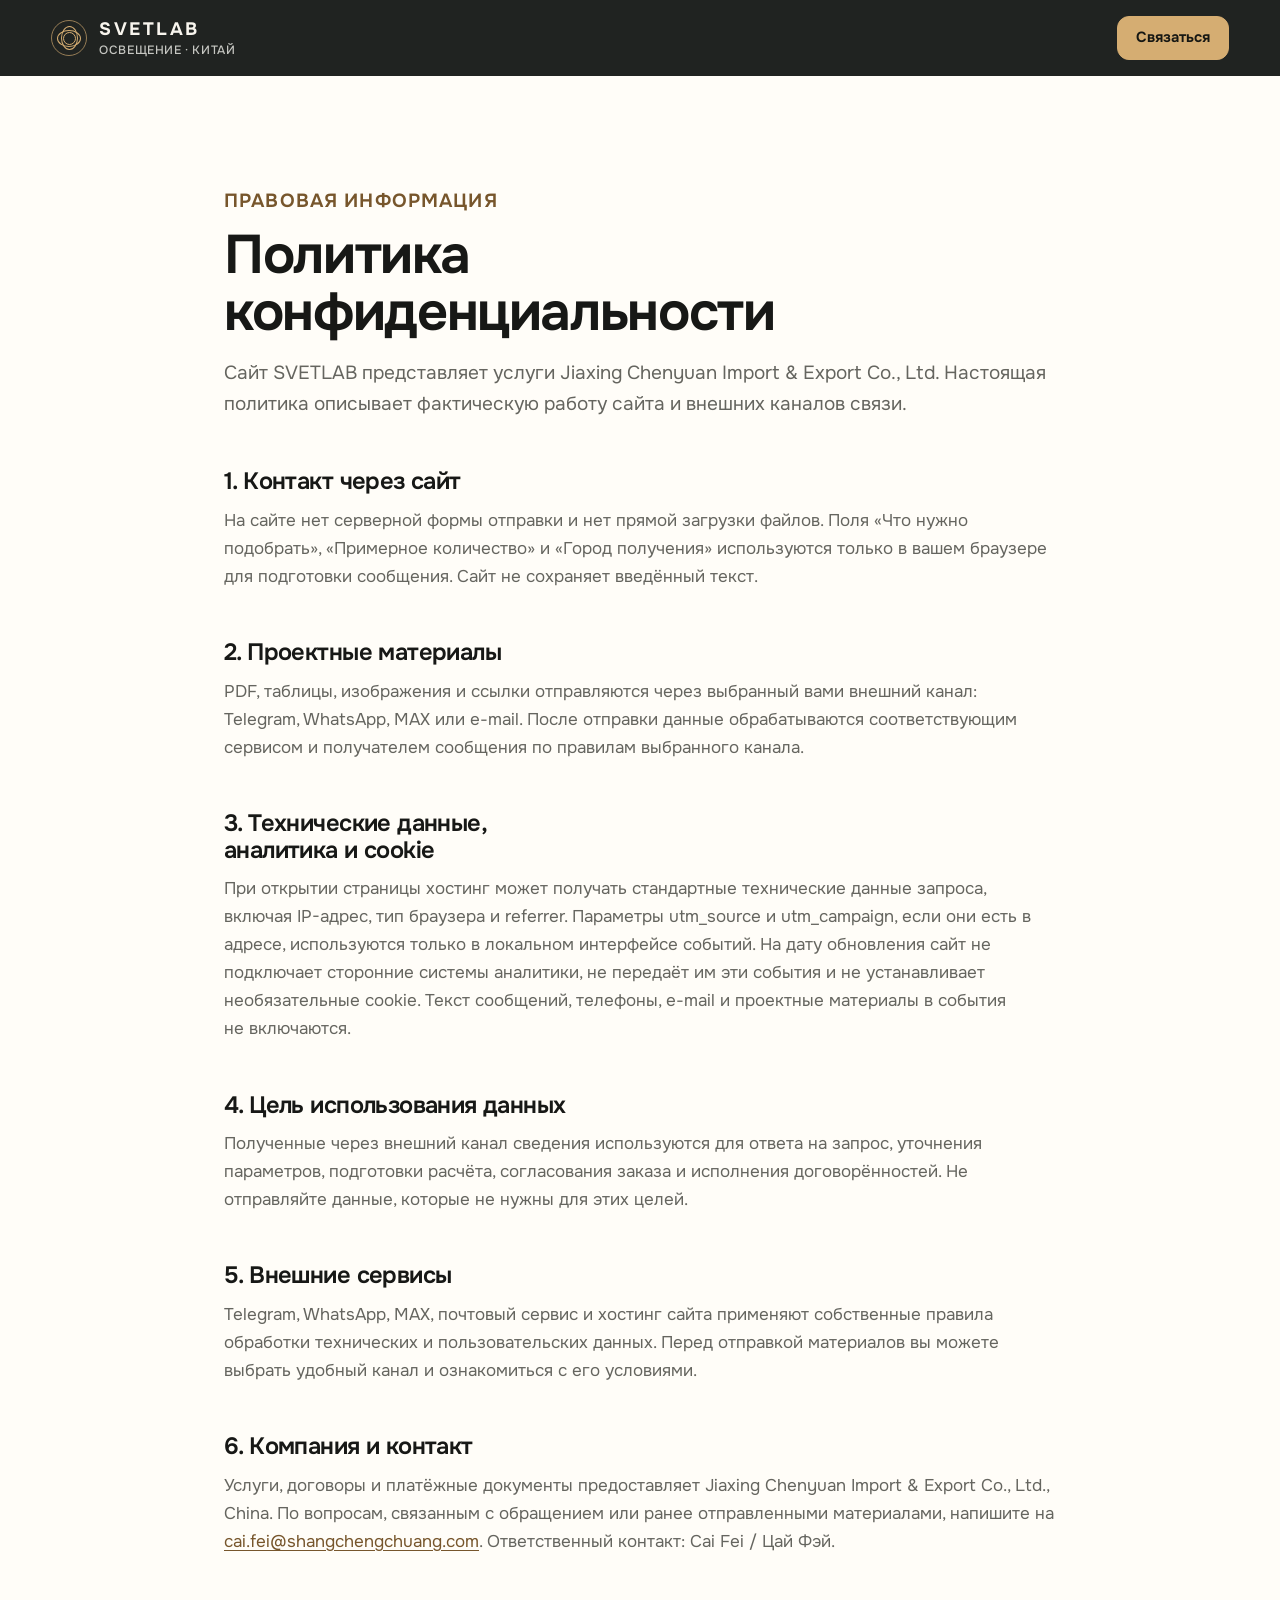
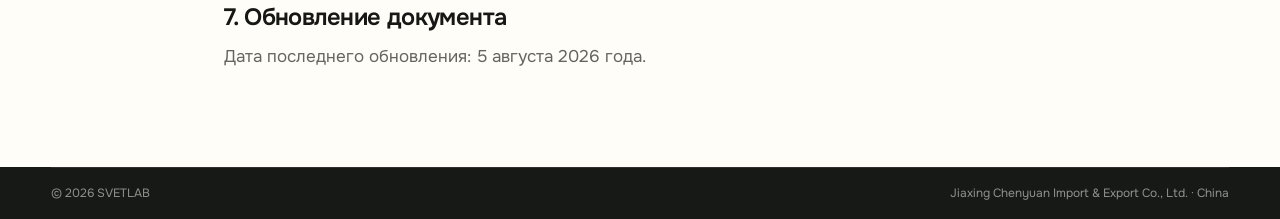
==== commit 1b0d5e8b: "Rewrite Russian site copy from final taskbook" ====
--- a/privacy/index.html
+++ b/privacy/index.html
@@ -8,12 +8,12 @@
   <meta name="robots" content="index,follow">
   <meta name="theme-color" content="#202321">
   <meta name="referrer" content="strict-origin-when-cross-origin">
-  <meta http-equiv="Content-Security-Policy" content="default-src 'self'; img-src 'self' data:; style-src 'self'; font-src 'self'; object-src 'none'; base-uri 'self'; upgrade-insecure-requests">
+  <meta http-equiv="Content-Security-Policy" content="default-src 'self'; img-src 'self' data:; style-src 'self'; script-src 'none'; font-src 'self'; connect-src 'none'; object-src 'none'; base-uri 'self'; form-action 'none'">
   <link rel="canonical" href="https://shangchengchuang.com/privacy/">
   <link rel="icon" href="../favicon.jpg" type="image/jpeg">
   <link rel="manifest" href="../site.webmanifest">
   <link rel="preload" href="../assets/fonts/onest-cyrillic-400-700.woff2" as="font" type="font/woff2" crossorigin>
-  <link rel="stylesheet" href="../styles.css?v=one-final-20260805">
+  <link rel="stylesheet" href="../styles.css?v=taskbook-final4-20260805">
 </head>
 <body class="legal-page">
   <a class="skip-link" href="#main">Перейти к содержанию</a>
@@ -29,9 +29,9 @@
     <h1>Политика конфиденциальности</h1>
     <p>Сайт SVETLAB представляет услуги Jiaxing Chenyuan Import &amp; Export Co., Ltd. Настоящая политика описывает фактическую работу сайта и внешних каналов связи.</p>
 
-    <section><h2>1. Контакт через сайт</h2><p>На сайте нет серверной формы отправки и нет прямой загрузки файлов. Поля «Кратко опишите задачу» и «Город получения» используются только в вашем браузере для подготовки сообщения. Сайт не сохраняет введённый текст.</p></section>
+    <section><h2>1. Контакт через сайт</h2><p>На сайте нет серверной формы отправки и нет прямой загрузки файлов. Поля «Что нужно подобрать», «Примерное количество» и «Город получения» используются только в вашем браузере для подготовки сообщения. Сайт не сохраняет введённый текст.</p></section>
     <section><h2>2. Проектные материалы</h2><p>PDF, таблицы, изображения и ссылки отправляются через выбранный вами внешний канал: Telegram, WhatsApp, MAX или e-mail. После отправки данные обрабатываются соответствующим сервисом и получателем сообщения по правилам выбранного канала.</p></section>
-    <section><h2>3. Аналитика и cookie</h2><p>На дату обновления сайт не подключает сторонние системы аналитики и не устанавливает необязательные cookie. В коде предусмотрен локальный интерфейс событий без передачи текста сообщений, телефонов, e-mail или проектных материалов третьим сторонам.</p></section>
+    <section><h2>3. Технические данные, аналитика и cookie</h2><p>При открытии страницы хостинг может получать стандартные технические данные запроса, включая IP-адрес, тип браузера и referrer. Параметры utm_source и utm_campaign, если они есть в адресе, используются только в локальном интерфейсе событий. На дату обновления сайт не подключает сторонние системы аналитики, не передаёт им эти события и не устанавливает необязательные cookie. Текст сообщений, телефоны, e-mail и проектные материалы в события не включаются.</p></section>
     <section><h2>4. Цель использования данных</h2><p>Полученные через внешний канал сведения используются для ответа на запрос, уточнения параметров, подготовки расчёта, согласования заказа и исполнения договорённостей. Не отправляйте данные, которые не нужны для этих целей.</p></section>
     <section><h2>5. Внешние сервисы</h2><p>Telegram, WhatsApp, MAX, почтовый сервис и хостинг сайта применяют собственные правила обработки технических и пользовательских данных. Перед отправкой материалов вы можете выбрать удобный канал и ознакомиться с его условиями.</p></section>
     <section><h2>6. Компания и контакт</h2><p>Услуги, договоры и платёжные документы предоставляет Jiaxing Chenyuan Import &amp; Export Co., Ltd., China. По вопросам, связанным с обращением или ранее отправленными материалами, напишите на <a href="mailto:cai.fei@shangchengchuang.com">cai.fei@shangchengchuang.com</a>. Ответственный контакт: Cai Fei / Цай Фэй.</p></section>
--- a/styles.css
+++ b/styles.css
@@ -252,6 +252,18 @@
   transform: translateY(-0.125rem);
 }
 
+.button:active {
+  transform: translateY(0);
+}
+
+.button[aria-disabled="true"],
+button.button:disabled {
+  opacity: 0.55;
+  cursor: not-allowed;
+  pointer-events: none;
+  transform: none;
+}
+
 .button-primary {
   color: #161713;
   background: var(--color-accent);
@@ -428,6 +440,7 @@
   z-index: 99;
   inset: var(--header-h) 0 0;
   overflow-y: auto;
+  color: var(--color-light);
   background: rgba(32, 35, 33, 0.99);
 }
 
@@ -456,7 +469,7 @@
 .hero-grid {
   display: grid;
   min-height: calc(100svh - var(--header-h));
-  grid-template-columns: minmax(0, 5.35fr) minmax(0, 6.65fr);
+  grid-template-columns: minmax(0, 5.8fr) minmax(0, 6.2fr);
   align-items: stretch;
 }
 
@@ -488,6 +501,14 @@
   margin-top: var(--space-6);
 }
 
+.hero-reassurance {
+  max-width: 38rem;
+  margin-top: var(--space-4);
+  color: var(--color-muted);
+  font-size: var(--font-sm);
+  line-height: 1.55;
+}
+
 .response-note {
   display: flex;
   align-items: center;
@@ -542,6 +563,15 @@
   object-position: center center;
 }
 
+.hero-transition {
+  padding-block: var(--space-5);
+  color: var(--color-muted);
+  border-top: 0.0625rem solid var(--color-line);
+  font-size: var(--font-lead);
+  font-weight: 550;
+  text-align: center;
+}
+
 .section-heading {
   display: grid;
   grid-template-columns: minmax(0, 1.1fr) minmax(17rem, 0.65fr);
@@ -585,10 +615,6 @@
   transform: translateY(-0.125rem);
 }
 
-.service-grid h3 {
-  margin-top: var(--space-4);
-}
-
 .service-grid p {
   margin-top: var(--space-4);
   color: var(--color-light-muted);
@@ -642,8 +668,14 @@
 }
 
 .product-card h3 {
+  max-width: 26ch;
+}
+
+.product-card p {
   margin-top: var(--space-3);
-  max-width: 26ch;
+  color: var(--color-muted);
+  font-size: var(--font-base);
+  line-height: 1.6;
 }
 
 .product-extra {
@@ -748,6 +780,14 @@
 
 .exchange-result .button {
   margin-top: var(--space-6);
+}
+
+.exchange-note {
+  max-width: 54rem;
+  margin-top: var(--space-5);
+  color: var(--color-muted);
+  font-size: var(--font-sm);
+  line-height: 1.6;
 }
 
 .process-list {
@@ -897,7 +937,7 @@
   line-height: 1.65;
 }
 
-.faq-button[aria-expanded="true"] + .faq-answer {
+.faq-answer[aria-hidden="false"] {
   grid-template-rows: 1fr;
 }
 
@@ -917,6 +957,13 @@
   margin-top: var(--space-5);
   color: var(--color-light-muted);
   font-size: var(--font-lead);
+}
+
+.contact-copy > .contact-hint {
+  margin-top: var(--space-4);
+  color: var(--color-light-muted);
+  font-size: var(--font-sm);
+  line-height: 1.55;
 }
 
 .contact-copy .button {
@@ -1206,6 +1253,13 @@
   transform: translateY(-0.125rem);
 }
 
+.channel-list a:active,
+.channel-list button:active,
+.modal-channels a:active,
+.modal-channels button:active {
+  transform: translateY(0);
+}
+
 .modal-channels span {
   font-size: var(--font-base);
   font-weight: 650;
@@ -1231,8 +1285,12 @@
 
 .form-grid {
   display: grid;
-  grid-template-columns: minmax(0, 1.25fr) minmax(12rem, 0.75fr);
+  grid-template-columns: repeat(2, minmax(0, 1fr));
   gap: var(--space-4);
+}
+
+.form-grid .field:first-child {
+  grid-column: 1 / -1;
 }
 
 .field {
@@ -1396,6 +1454,24 @@
     display: block;
   }
 
+  .hero-grid {
+    min-height: auto;
+    grid-template-columns: 1fr;
+  }
+
+  .hero-copy {
+    padding: var(--space-8) 0 var(--space-7);
+  }
+
+  .hero-visual {
+    aspect-ratio: 4 / 3;
+    min-height: 0;
+  }
+
+  .hero-visual img {
+    object-position: center 42%;
+  }
+
   .service-grid,
   .process-list,
   .trust-grid {
@@ -1415,24 +1491,6 @@
 }
 
 @media (max-width: 60rem) {
-  .hero-grid {
-    min-height: auto;
-    grid-template-columns: 1fr;
-  }
-
-  .hero-copy {
-    padding: var(--space-8) 0 var(--space-7);
-  }
-
-  .hero-visual {
-    aspect-ratio: 4 / 3;
-    min-height: 0;
-  }
-
-  .hero-visual img {
-    object-position: center 42%;
-  }
-
   .section-heading,
   .contact-layout {
     grid-template-columns: 1fr;
@@ -1459,6 +1517,8 @@
   }
 
   .response-note,
+  .hero-reassurance,
+  .exchange-note,
   .trust-grid p,
   .scope-note,
   .person-line span,
@@ -1547,6 +1607,10 @@
   .form-grid,
   .footer-main {
     grid-template-columns: 1fr;
+  }
+
+  .form-grid .field:first-child {
+    grid-column: auto;
   }
 
   .service-grid,
